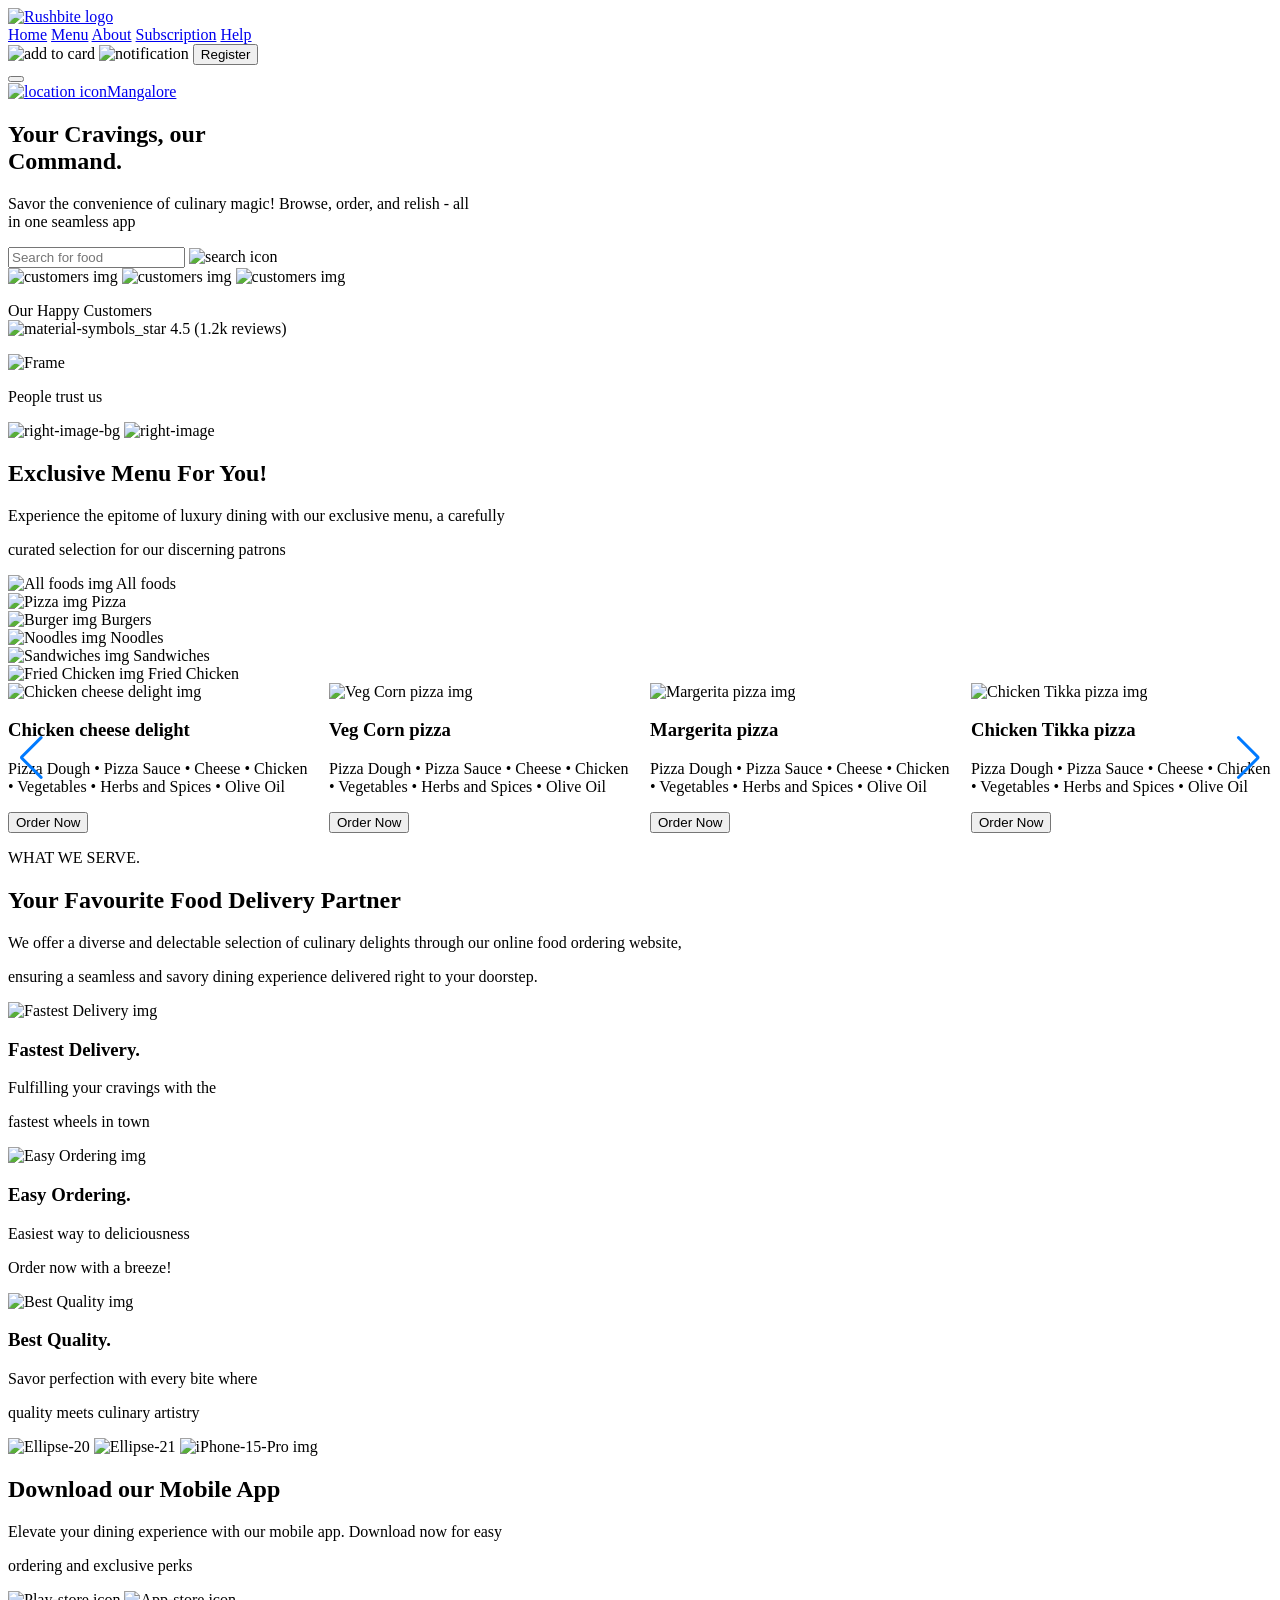
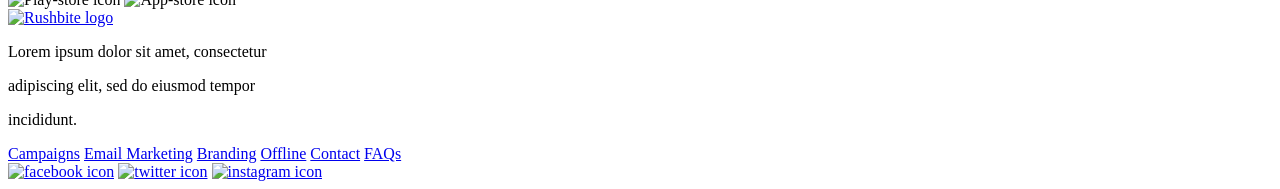
==== index.html @ 9832dca6 "RushBite Landing Page Done Sucessfully" ====
<!DOCTYPE html>
<html lang="en">

<head>
    <meta charset="UTF-8">
    <meta name="viewport" content="width=device-width, initial-scale=1.0">
    <title>RushBite</title>


    <link rel="preconnect" href="https://fonts.googleapis.com">
    <link rel="preconnect" href="https://fonts.gstatic.com" crossorigin>
    <link
        href="https://fonts.googleapis.com/css2?family=DM+Sans:ital,opsz,wght@0,9..40,100..1000;1,9..40,100..1000&family=Inter:ital,opsz,wght@0,14..32,100..900;1,14..32,100..900&family=Quicksand:wght@300..700&family=Roboto+Flex:opsz,wght@8..144,100..1000&display=swap"
        rel="stylesheet">
    
    <link rel="stylesheet" href="./assets/css/style.css">
    
    <link rel="stylesheet" href="https://cdn.jsdelivr.net/npm/swiper@11/swiper-bundle.min.css" />
</head>

<body>
    
<header class="">
    <div class="navbar fixed quicksand d-flax flex-wrap justify-between align-item ">

        <div class="nav-logo">
            <a href="#" target="_blank"><img src="./assets/icons/logo.svg" alt="Rushbite logo" /></a>
        </div>

        <nav class="nav-links d-flax flex-wrap justify-center align-item">
            <a href="#" target="_blank">Home</a>
            <a href="#" target="_blank">Menu</a>
            <a href="#" target="_blank">About</a>
            <a href="#" target="_blank">Subscription</a>
            <a href="#" target="_blank">Help</a>
        </nav>

        <div class="nav-vectors d-flax ">
            <img src="./assets/icons/Vector.svg" alt="add to card" />
            <img src="./assets/icons/mingcute_notification-line.svg" alt="notification" />
            <button>Register</button>
        </div>

        <button class="d-none menu-toggler align-center justify-between ">
            <span></span>
            <span></span>
            <span></span>
        </button>
    </div>
</header>

    <main>
        <section class="benner-wrreper relative">
            <div class="container">

                <div class="hero roboto d-flax">
                    <div class="hero-right ">
                        <a href="#" class="d-flax align-item"><img src="./assets/icons/carbon_location-filled.svg"
                                alt="location icon"><span>Mangalore</span></a>
                        <h1 class="heading">Your Cravings, our <br> <span> Command. </span></h1>
                        <p class="benner-pera">Savor the convenience of culinary magic! Browse, order, and relish - all
                            <br>
                            in one seamless app
                        </p>
                        <form class="search-bar quicksand d-flax relative align-item">
                            <input type="search" placeholder="Search for food">
                            <img class="absolute" src="./assets/icons/iconamoon_search-thin.svg" alt="search icon" />
                        </form>

                        <div class="rating d-flax align-item">
                            <img src="./assets/icons/Ellipse-10.svg" loading="lazy" alt="customers img">
                            <img src="./assets/icons/Ellipse-11.svg" loading="lazy" alt="customers img">
                            <img src="./assets/icons/Ellipse-12.svg" loading="lazy" alt="customers img">
                            <p>Our Happy Customers <br><img src="./assets/icons/material-symbols_star.svg" alt="material-symbols_star"> 4.5
                                (1.2k reviews)</p>
                            <div class="trust-badge quicksand d-flax justify-center align-item absolute">
                                <img src="./assets/icons/Frame.svg" alt="Frame">
                                <p>People trust us</p>
                            </div>
                        </div>
                    </div>

                    <div class="hero-left relative">
                        <img class=" round absolute" src="./assets/images/right-image-bg.webp" loading="lazy" alt="right-image-bg">
                        <img class=" burger absolute" src="./assets/images/right-image.webp" loading="lazy" alt="right-image">
                    </div>
                </div>

            </div>
        </section>

       
        <section>
            <div class="container">

                <div>
                    <div class="exclusive roboto d-flax flex-wrap flex-column justify-center align-item">
                        <h2>Exclusive Menu For You!</h2>
                        <p>Experience the epitome of luxury dining with our exclusive menu, a carefully</p>
                        <p>curated selection for our discerning patrons</p>

                        <div class="foods inter d-flax flex-wrap justify-center align-item">
                            <div class="food-box d-flax flex-wrap justify-center align-item">
                                <img src="./assets/icons/All-foods.svg" loading="lazy" alt="All foods img" />
                                <span>All foods</span>
                            </div>
                            <div class="food-box d-flax flex-wrap justify-center align-item">
                                <img src="./assets/icons/Pizza.svg" loading="lazy" alt="Pizza img" />
                                <span>Pizza</span>
                            </div>
                            <div class="food-box d-flax flex-wrap justify-center align-item">
                                <img src="./assets/icons/Burger.svg" loading="lazy" alt="Burger img" />
                                <span>Burgers</span>
                            </div>
                            <div class="food-box d-flax flex-wrap justify-center align-item">
                                <img src="./assets/icons/Noodles.svg" loading="lazy" alt="Noodles img" />
                                <span>Noodles</span>
                            </div>
                            <div class="food-box d-flax flex-wrap justify-center align-item">
                                <img src="./assets/icons/Sandwiche.svg" loading="lazy" alt="Sandwiches img" />
                                <span>Sandwiches</span>
                            </div>
                            <div class="food-box d-flax flex-wrap justify-center align-item">
                                <img src="./assets/icons/Fried-chicken.svg" loading="lazy" alt="Fried Chicken img" />
                                <span>Fried Chicken</span>
                            </div>
                        </div>
                    </div>

                    <div class="slider inter relative">
                        
                        <div class="swiper mySwiper ">
                            <div class="swiper-wrapper">
                                <div class="swiper-slide ">
                                    <img src="./assets/images/Chicken-cheese.webp" loading="lazy"
                                        alt="Chicken cheese delight img" />
                                    <h3>Chicken cheese delight</h3>
                                    <p>Pizza Dough • Pizza Sauce • Cheese • Chicken • Vegetables • Herbs and Spices •
                                        Olive
                                        Oil
                                    </p>
                                    <button>Order Now</button>
                                </div>

                                <div class="swiper-slide">
                                    <img src="./assets/images/Veg-Corn.webp" loading="lazy" alt="Veg Corn pizza img" />
                                    <h3>Veg Corn pizza</h3>
                                    <p>Pizza Dough • Pizza Sauce • Cheese • Chicken • Vegetables • Herbs and Spices •
                                        Olive
                                        Oil
                                    </p>
                                    <button>Order Now</button>
                                </div>

                                <div class="swiper-slide">
                                    <img src="./assets/images/Margerita.webp" loading="lazy"
                                        alt="Margerita pizza img" />
                                    <h3>Margerita pizza</h3>
                                    <p>Pizza Dough • Pizza Sauce • Cheese • Chicken • Vegetables • Herbs and Spices •
                                        Olive
                                        Oil
                                    </p>
                                    <button>Order Now</button>
                                </div>

                                <div class="swiper-slide">
                                    <img src="./assets/images/Chicken-Tikka.webp" loading="lazy"
                                        alt="Chicken Tikka pizza img" />
                                    <h3>Chicken Tikka pizza</h3>
                                    <p>Pizza Dough • Pizza Sauce • Cheese • Chicken • Vegetables • Herbs and Spices •
                                        Olive
                                        Oil
                                    </p>
                                    <button>Order Now</button>
                                </div>

                                <div class="swiper-slide">
                                    <img src="./assets/images/Veg-Corn.webp" loading="lazy" alt="Veg Corn pizza img" />
                                    <h3>Veg Corn pizza</h3>
                                    <p>Pizza Dough • Pizza Sauce • Cheese • Chicken • Vegetables • Herbs and Spices •
                                        Olive
                                        Oil
                                    </p>
                                    <button>Order Now</button>
                                </div>

                                <div class="swiper-slide">
                                    <img src="./assets/images/Chicken-Tikka.webp" loading="lazy"
                                        alt="Chicken Tikka pizza img" />
                                    <h3>Chicken Tikka pizza</h3>
                                    <p>Pizza Dough • Pizza Sauce • Cheese • Chicken • Vegetables • Herbs and Spices •
                                        Olive
                                        Oil
                                    </p>
                                    <button>Order Now</button>
                                </div>

                                <div class="swiper-slide">
                                    <img src="./assets/images/Veg-Corn.webp" loading="lazy" alt="Veg Corn pizza img" />
                                    <h3>Veg Corn pizza</h3>
                                    <p>Pizza Dough • Pizza Sauce • Cheese • Chicken • Vegetables • Herbs and Spices •
                                        Olive
                                        Oil
                                    </p>
                                    <button>Order Now</button>
                                </div>

                                <div class="swiper-slide">
                                    <img src="./assets/images/Margerita.webp" loading="lazy"
                                        alt="Margerita pizza img" />
                                    <h3>Margerita pizza</h3>
                                    <p>Pizza Dough • Pizza Sauce • Cheese • Chicken • Vegetables • Herbs and Spices •
                                        Olive
                                        Oil
                                    </p>
                                    <button>Order Now</button>
                                </div>

                                <div class="swiper-slide">
                                    <img src="./assets/images/Chicken-cheese.webp" loading="lazy"
                                        alt="Chicken cheese delight img" />
                                    <h3>Chicken cheese delight</h3>
                                    <p>Pizza Dough • Pizza Sauce • Cheese • Chicken • Vegetables • Herbs and Spices •
                                        Olive
                                        Oil
                                    </p>
                                    <button>Order Now</button>
                                </div>

                            </div>

                            <div class="swiper-button-prev absolute"></div>
                            <div class="swiper-button-next absolute"></div>
                        </div>
                    </div>
                </div>
        </section>

      
        <section class="serve">
            <div class="container">

                <div class="serve-wrepper roboto d-flax flex-wrap flex-column justify-center align-item">
                    <p>WHAT WE <span>SERVE.</span></p>
                    <h2>Your Favourite Food Delivery Partner</h2>
                    <p class="serve-pera">We offer a diverse and delectable selection of culinary delights through our
                        online food ordering
                        website,</p>
                    <p class="serve-pera">ensuring a seamless and savory dining experience delivered right to your
                        doorstep.</p>

                    <div class="serve-card d-flax flex-wrap justify-center align-item  ">
                     
                        <div class="card-1 d-flax flex-wrep align-item flex-column">
                            <img src="./assets/images/Fastest-Delivery.webp" loading="lazy"
                                alt="Fastest Delivery img" />
                            <h3>Fastest Delivery.</h3>
                            <p>Fulfilling your cravings with the</p>
                            <p>fastest wheels in town</p>
                        </div>
                 
                        <div class="card-2 d-flax flex-wrap align-item flex-column">
                            <img src="./assets/images/Easy-Ordering.webp" loading="lazy" alt="Easy Ordering img" />
                            <h3>Easy Ordering.</h3>
                            <p>Easiest way to deliciousness</p>
                            <p>Order now with a breeze!</p>
                        </div>
                       
                        <div class="card-2 d-flax flex-wrap  align-item flex-column">
                            <img src="./assets/images/Best-Quality.webp" loading="lazy" alt="Best Quality img" />
                            <h3>Best Quality.</h3>
                            <p>Savor perfection with every bite where</p>
                            <p>quality meets culinary artistry</p>
                        </div>

                    </div>

                </div>

            </div>
        </section>

        <section class="download">
            <div class="container">
                <div class="iphone roboto d-flax flex-wrap justify-center align-item ">
                    
                    <div class="left-phone rounds d-flax justify-center  ">
                        <div class="relative">
                            <img class="round-1 absolute" src="./assets/images/Ellipse-20.webp" loading="lazy" alt="Ellipse-20" />
                            <img class="round-2 absolute" src="./assets/images/Ellipse-21.webp" loading="lazy" alt="Ellipse-21" />
                            <img class="i-phone relative"
                                src="./assets/images/iPhone-15-Pro Black-Titanium-Mockup-Portrait.webp" loading="lazy"
                                alt="iPhone-15-Pro img" />
                        </div>
                    </div>
                   
                    <div class="right-content d-flax flex-wrap flex-column justify-center align-item">
                        <h2>Download our Mobile App</h2>
                        <p>Elevate your dining experience with our mobile app. Download now for easy</p>
                        <p>ordering and exclusive perks</p>
                        <div class="icons d-flax">
                            <img src="./assets/icons/Play-store.svg" loading="lazy" alt="Play-store icon" />
                            <img src="./assets/icons/App-store.svg" loading="lazy" alt="App-store icon" />
                        </div>
                    </div>

                </div>
            </div>
        </section>

    </main>

   
    <footer>
        <div class="footer dm-sans d-flax flex-wrap flex-column justify-center align-item">

            <div class="footer-logo d-flax align-item">
                <a href="#" target="_blank"><img src="./assets/icons/RushBite-1.svg" alt="Rushbite logo" /></a>
                <img src="./assets/icons/emoji_fork_and_knife.svg" alt="">
            </div>

            <div class="footer-pera d-flax flex-wrap flex-column justify-center align-item">
                <p>Lorem ipsum dolor sit amet, consectetur</p>
                <p>adipiscing elit, sed do eiusmod tempor</p>
                <p>incididunt.</p>
            </div>

            <div class="footer-links d-flax justify-center flex-wrap align-item">
                <a href="#" target="_blank">Campaigns</a>
                <a href="#" target="_blank">Email Marketing</a>
                <a href="#" target="_blank">Branding</a>
                <a href="#" target="_blank">Offline</a>
                <a href="#" target="_blank">Contact</a>
                <a href="#" target="_blank">FAQs</a>
            </div>

            <div class="footer-icons d-flax justify-center align-item">
                <a href="#" target="_blank"><img src="./assets/icons/facebook.svg" alt="facebook icon" /></a>
                <a href="#" target="_blank"><img src="./assets/icons/twitter.svg" alt="twitter icon" /></a>
                <a href="#" target="_blank"><img src="./assets/icons/instagram.svg" alt="instagram icon" /></a>
            </div>

        </div>
    </footer>

   
    <script src="https://cdn.jsdelivr.net/npm/swiper@11/swiper-bundle.min.js"></script>

   
    <script>
        var swiper = new Swiper(".mySwiper", {
            slidesPerView: 2,
            spaceBetween: 20,
            loop: true,
            navigation: {
                nextEl: ".swiper-button-next",
                prevEl: ".swiper-button-prev",
            },
            breakpoints: {
                576: {
                    slidesPerView: 2,
                    spaceBetween: 5,
                },
                640: {
                    slidesPerView: 2,
                    spaceBetween: 5,
                },
                768: {
                    slidesPerView: 3,
                    spaceBetween: 10,
                },
                1024: {
                    slidesPerView: 4,
                    spaceBetween: 15,
                },
                1200: {
                    slidesPerView: 4,
                    spaceBetween: 20,
                },
                1400: {
                    slidesPerView: 4,
                    spaceBetween: 20,
                },
            },
        });
    </script>

</body>

</html>
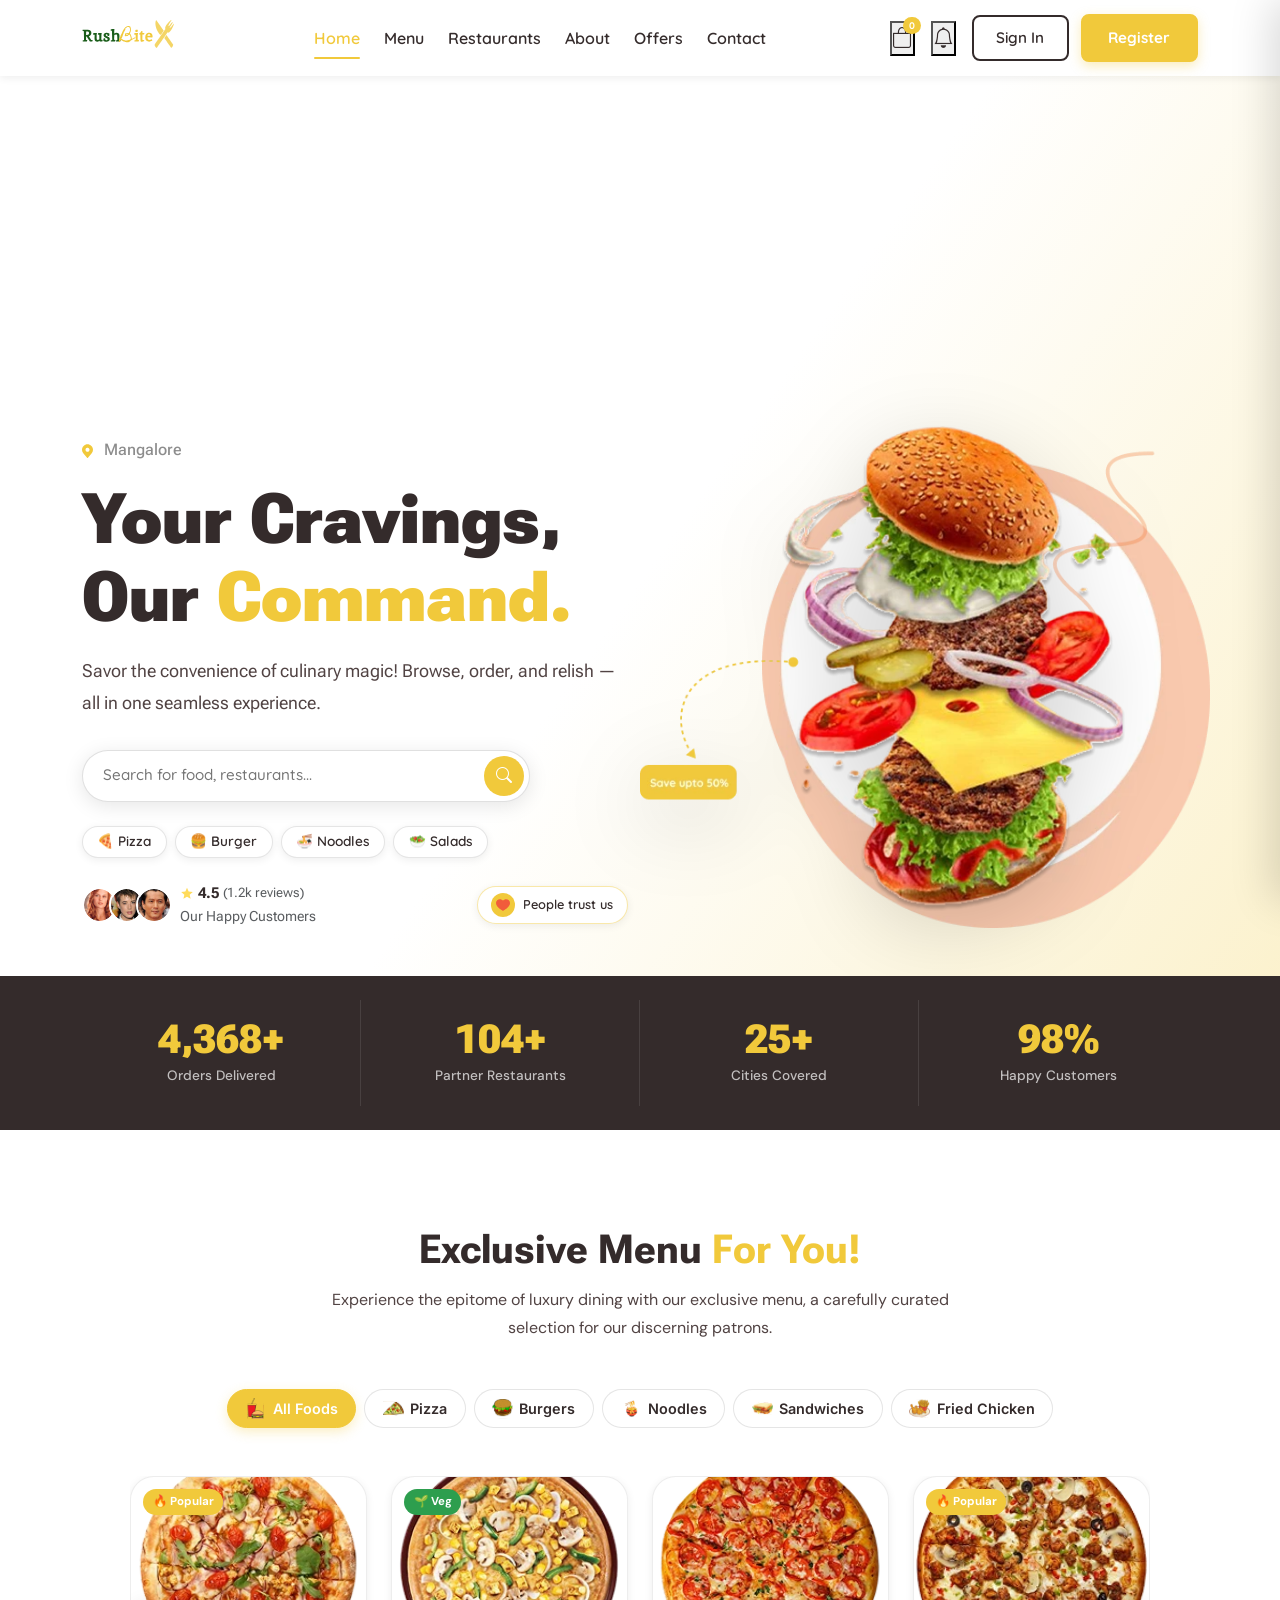
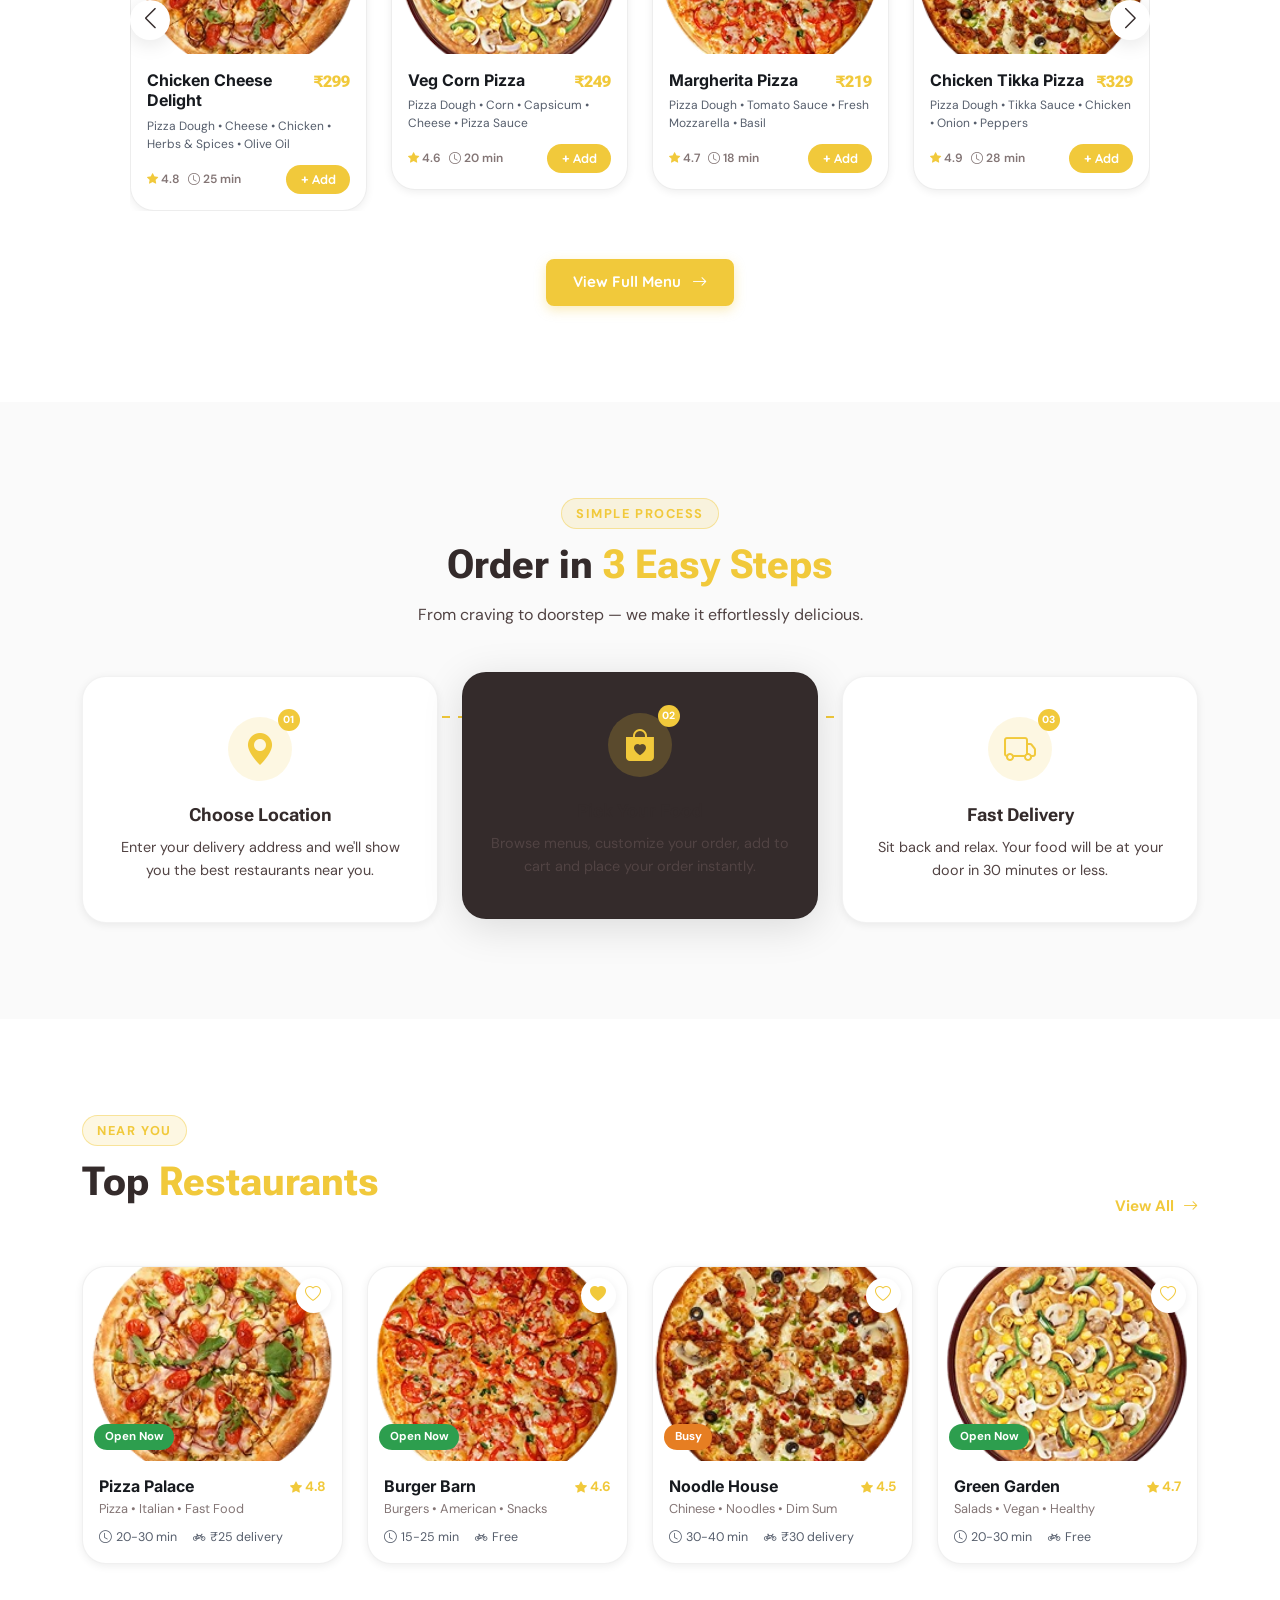
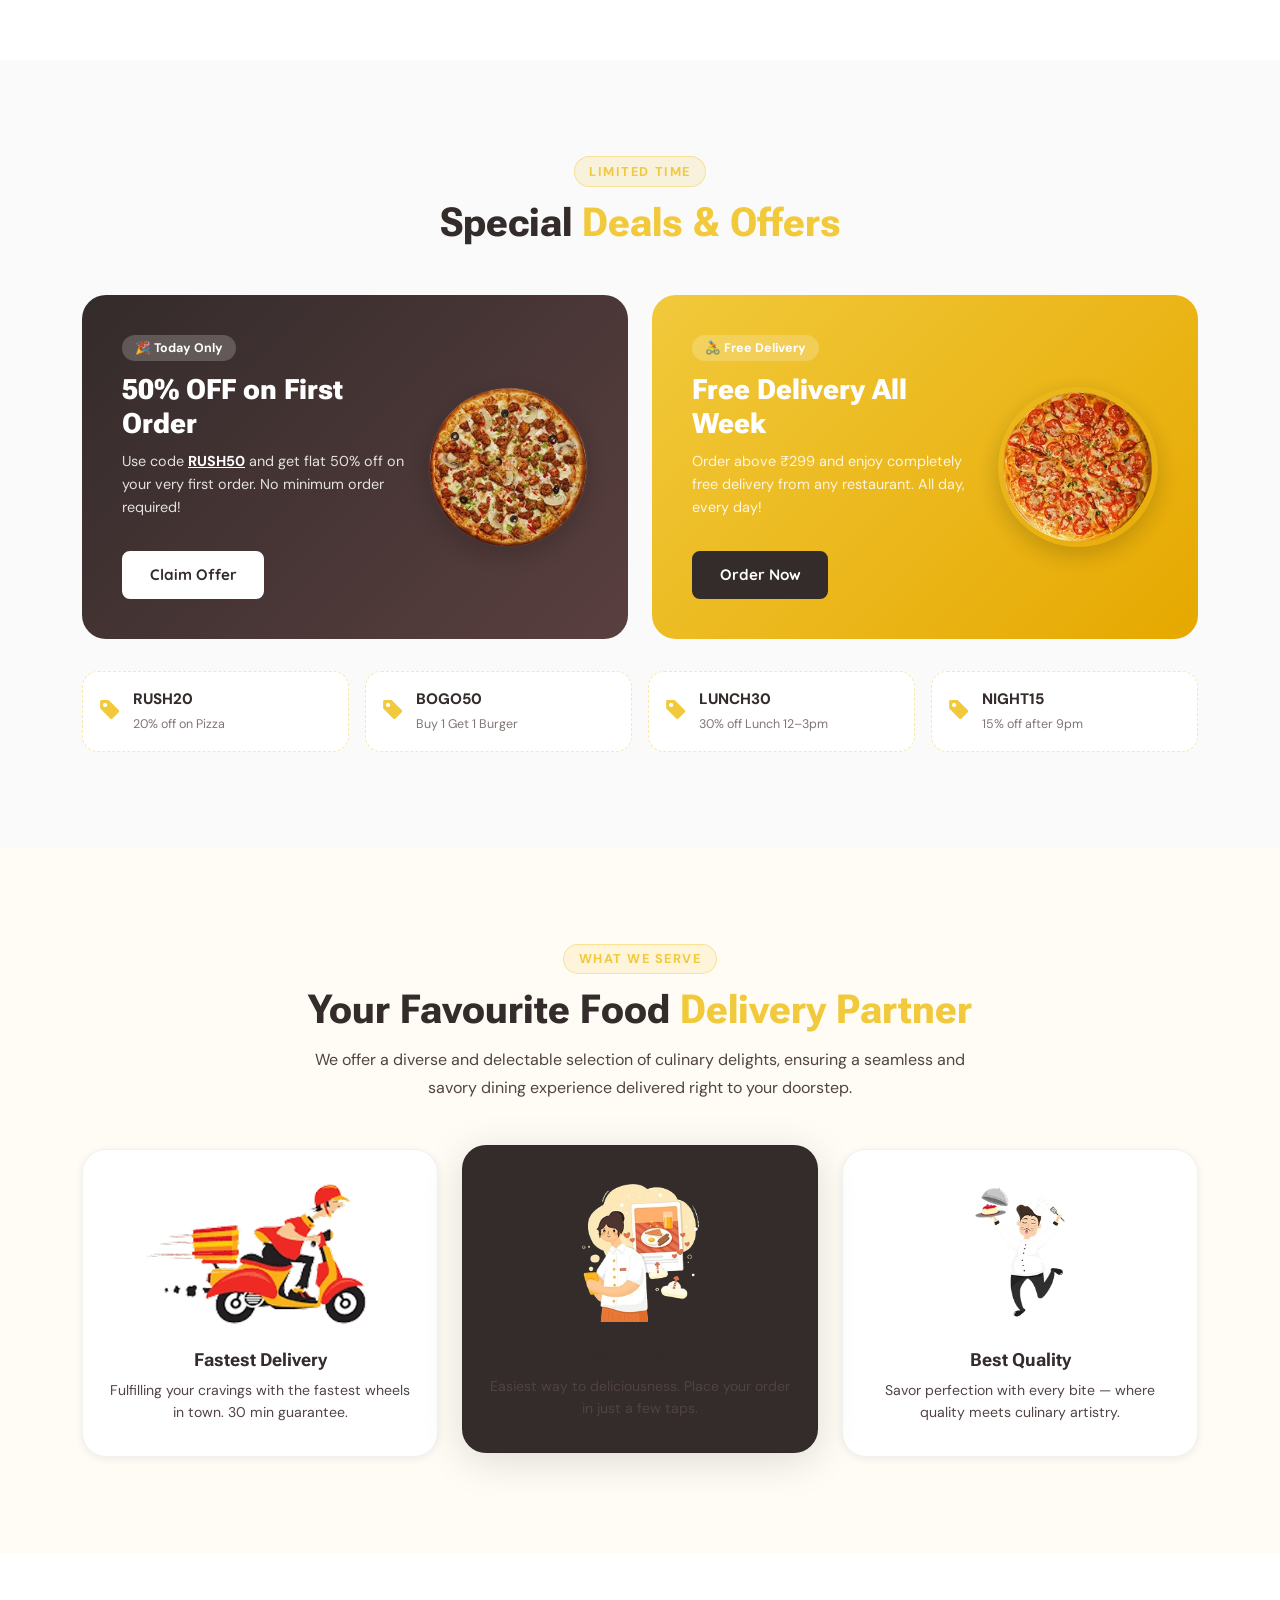
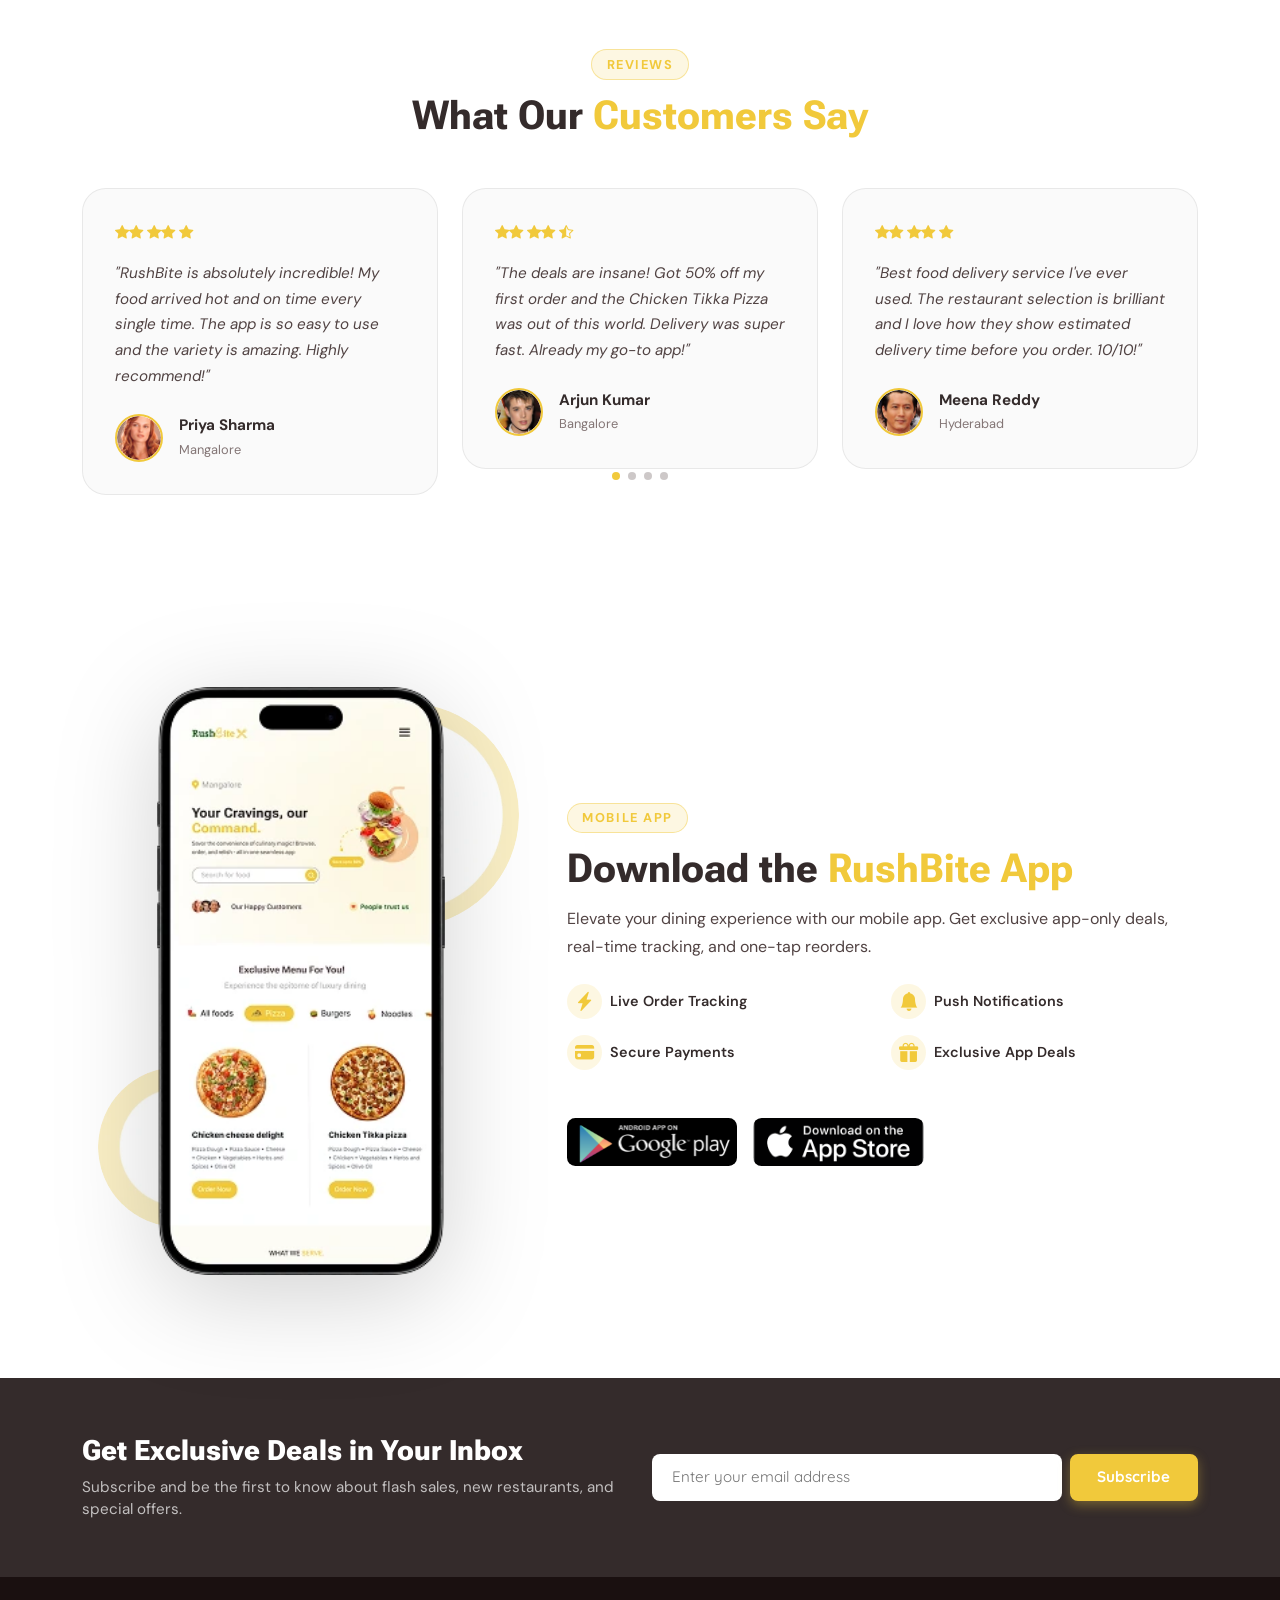
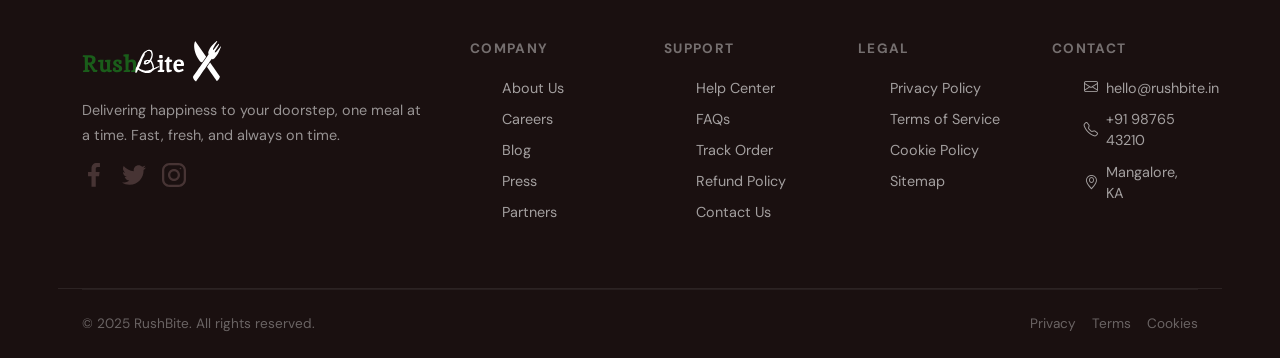
==== commit da40b2ad: "done" ====
--- a/index.html
+++ b/index.html
@@ -4,387 +4,1204 @@
 <head>
     <meta charset="UTF-8">
     <meta name="viewport" content="width=device-width, initial-scale=1.0">
-    <title>RushBite</title>
-
-
+    <title>RushBite — Order Food Fast</title>
+
+    <!-- Fonts -->
     <link rel="preconnect" href="https://fonts.googleapis.com">
     <link rel="preconnect" href="https://fonts.gstatic.com" crossorigin>
-    <link
-        href="https://fonts.googleapis.com/css2?family=DM+Sans:ital,opsz,wght@0,9..40,100..1000;1,9..40,100..1000&family=Inter:ital,opsz,wght@0,14..32,100..900;1,14..32,100..900&family=Quicksand:wght@300..700&family=Roboto+Flex:opsz,wght@8..144,100..1000&display=swap"
-        rel="stylesheet">
-    
+    <link href="https://fonts.googleapis.com/css2?family=DM+Sans:ital,opsz,wght@0,9..40,100..1000;1,9..40,100..1000&family=Inter:ital,opsz,wght@0,14..32,100..900;1,14..32,100..900&family=Quicksand:wght@300..700&family=Roboto+Flex:opsz,wght@8..144,100..1000&display=swap" rel="stylesheet">
+
+    <!-- Bootstrap 5 -->
+    <link href="https://cdn.jsdelivr.net/npm/bootstrap@5.3.3/dist/css/bootstrap.min.css" rel="stylesheet">
+
+    <!-- Bootstrap Icons -->
+    <link rel="stylesheet" href="https://cdn.jsdelivr.net/npm/bootstrap-icons@1.11.3/font/bootstrap-icons.min.css">
+
+    <!-- Swiper -->
+    <link rel="stylesheet" href="https://cdn.jsdelivr.net/npm/swiper@11/swiper-bundle.min.css">
+
+    <!-- Custom CSS -->
     <link rel="stylesheet" href="./assets/css/style.css">
-    
-    <link rel="stylesheet" href="https://cdn.jsdelivr.net/npm/swiper@11/swiper-bundle.min.css" />
 </head>
 
 <body>
-    
-<header class="">
-    <div class="navbar fixed quicksand d-flax flex-wrap justify-between align-item ">
-
-        <div class="nav-logo">
-            <a href="#" target="_blank"><img src="./assets/icons/logo.svg" alt="Rushbite logo" /></a>
-        </div>
-
-        <nav class="nav-links d-flax flex-wrap justify-center align-item">
-            <a href="#" target="_blank">Home</a>
-            <a href="#" target="_blank">Menu</a>
-            <a href="#" target="_blank">About</a>
-            <a href="#" target="_blank">Subscription</a>
-            <a href="#" target="_blank">Help</a>
-        </nav>
-
-        <div class="nav-vectors d-flax ">
-            <img src="./assets/icons/Vector.svg" alt="add to card" />
-            <img src="./assets/icons/mingcute_notification-line.svg" alt="notification" />
-            <button>Register</button>
-        </div>
-
-        <button class="d-none menu-toggler align-center justify-between ">
-            <span></span>
-            <span></span>
-            <span></span>
+
+<!-- ==================== NAVBAR ==================== -->
+<nav class="navbar navbar-expand-lg rb-navbar sticky-top quicksand">
+    <div class="container">
+        <a class="navbar-brand" href="#">
+            <img src="./assets/icons/logo.svg" alt="RushBite" height="36">
+        </a>
+
+        <div class="d-flex align-items-center gap-3 d-lg-none">
+            <button class="nav-icon-btn position-relative" onclick="openCart()">
+                <i class="bi bi-bag"></i>
+                <span class="cart-badge" id="cartBadgeMobile">0</span>
+            </button>
+            <button class="navbar-toggler rb-toggler" type="button" data-bs-toggle="offcanvas" data-bs-target="#mobileMenu">
+                <span></span><span></span><span></span>
+            </button>
+        </div>
+
+        <div class="collapse navbar-collapse justify-content-center" id="navbarNav">
+            <ul class="navbar-nav gap-lg-4">
+                <li class="nav-item"><a class="nav-link active" href="#hero">Home</a></li>
+                <li class="nav-item"><a class="nav-link" href="#menu">Menu</a></li>
+                <li class="nav-item"><a class="nav-link" href="#restaurants">Restaurants</a></li>
+                <li class="nav-item"><a class="nav-link" href="#about">About</a></li>
+                <li class="nav-item"><a class="nav-link" href="#offers">Offers</a></li>
+                <li class="nav-item"><a class="nav-link" href="#contact">Contact</a></li>
+            </ul>
+        </div>
+
+        <div class="d-none d-lg-flex align-items-center gap-3">
+            <button class="nav-icon-btn position-relative" onclick="openCart()" id="cartNavBtn">
+                <i class="bi bi-bag"></i>
+                <span class="cart-badge" id="cartBadgeDesktop">0</span>
+            </button>
+            <button class="nav-icon-btn position-relative" id="bellBtn" onclick="toggleNotifications(event)">
+                <i class="bi bi-bell"></i>
+                <span class="notif-dot" id="notifDot"></span>
+            </button>
+            <!-- Notification Dropdown -->
+            <div class="notif-dropdown" id="notifDropdown">
+                <div class="notif-dropdown-header">
+                    <span>Notifications</span>
+                    <button class="notif-clear" id="notifClearBtn" onclick="clearNotifications()">Clear all</button>
+                </div>
+                <div id="notifList"></div>
+            </div>
+            <div id="navAuthDesktop">
+                <a href="login.html" class="rb-btn-outline">Sign In</a>
+                <a href="signup.html" class="rb-btn ms-2">Register</a>
+            </div>
+            <div id="navUserDesktop" class="d-none align-items-center gap-2">
+                <span class="user-greeting" id="userGreeting"></span>
+                <button class="rb-btn-outline" onclick="logout()">Logout</button>
+            </div>
+        </div>
+    </div>
+</nav>
+
+<!-- Mobile Offcanvas -->
+<div class="offcanvas offcanvas-end rb-offcanvas" id="mobileMenu">
+    <div class="offcanvas-header">
+        <img src="./assets/icons/logo.svg" alt="RushBite" height="32">
+        <button type="button" class="btn-close" data-bs-dismiss="offcanvas"></button>
+    </div>
+    <div class="offcanvas-body">
+        <ul class="nav flex-column gap-2 mb-4">
+            <li><a href="#hero" class="offcanvas-link" data-bs-dismiss="offcanvas">Home</a></li>
+            <li><a href="#menu" class="offcanvas-link" data-bs-dismiss="offcanvas">Menu</a></li>
+            <li><a href="#restaurants" class="offcanvas-link" data-bs-dismiss="offcanvas">Restaurants</a></li>
+            <li><a href="#about" class="offcanvas-link" data-bs-dismiss="offcanvas">About</a></li>
+            <li><a href="#offers" class="offcanvas-link" data-bs-dismiss="offcanvas">Offers</a></li>
+            <li><a href="#contact" class="offcanvas-link" data-bs-dismiss="offcanvas">Contact</a></li>
+        </ul>
+        <div id="navAuthMobile" class="d-flex flex-column gap-2">
+            <a href="login.html" class="rb-btn-outline text-center">Sign In</a>
+            <a href="signup.html" class="rb-btn text-center">Register</a>
+        </div>
+        <div id="navUserMobile" class="d-none flex-column gap-2">
+            <span class="user-greeting" id="userGreetingMobile"></span>
+            <button class="rb-btn-outline" onclick="logout()">Logout</button>
+        </div>
+    </div>
+</div>
+
+<!-- ==================== HERO ==================== -->
+<section class="hero-section" id="hero">
+    <div class="container">
+        <div class="row align-items-end min-vh-hero">
+            <div class="col-lg-6 col-md-7 hero-content roboto">
+                <a href="#" class="location-tag">
+                    <img src="./assets/icons/carbon_location-filled.svg" alt="location">
+                    <span>Mangalore</span>
+                </a>
+                <h1 class="hero-heading">Your Cravings, <br>Our <span>Command.</span></h1>
+                <p class="hero-para">Savor the convenience of culinary magic! Browse, order, and relish — all in one seamless experience.</p>
+
+                <form class="hero-search quicksand" onsubmit="return false;">
+                    <input type="search" placeholder="Search for food, restaurants...">
+                    <button type="submit"><i class="bi bi-search"></i></button>
+                </form>
+
+                <div class="hero-pills d-flex flex-wrap gap-2 mb-4">
+                    <span class="pill">🍕 Pizza</span>
+                    <span class="pill">🍔 Burger</span>
+                    <span class="pill">🍜 Noodles</span>
+                    <span class="pill">🥗 Salads</span>
+                </div>
+
+                <div class="hero-rating d-flex align-items-center gap-2">
+                    <div class="avatar-stack d-flex">
+                        <img src="./assets/icons/Ellipse-10.svg" alt="customer">
+                        <img src="./assets/icons/Ellipse-11.svg" alt="customer">
+                        <img src="./assets/icons/Ellipse-12.svg" alt="customer">
+                    </div>
+                    <div>
+                        <div class="stars d-flex align-items-center gap-1">
+                            <img src="./assets/icons/material-symbols_star.svg" alt="star">
+                            <strong>4.5</strong>
+                            <span class="text-muted">(1.2k reviews)</span>
+                        </div>
+                        <small class="text-muted">Our Happy Customers</small>
+                    </div>
+                    <div class="trust-pill ms-auto d-flex align-items-center gap-2">
+                        <img src="./assets/icons/Frame.svg" alt="trust">
+                        <span>People trust us</span>
+                    </div>
+                </div>
+            </div>
+
+            <div class="col-lg-6 col-md-5 hero-image-wrap d-none d-md-flex">
+                <img class="hero-bg-circle" src="./assets/images/right-image-bg.webp" loading="lazy" alt="">
+                <img class="hero-burger" src="./assets/images/right-image.webp" loading="lazy" alt="food">
+            </div>
+        </div>
+    </div>
+</section>
+
+<!-- ==================== STATS BAR ==================== -->
+<section class="stats-bar">
+    <div class="container">
+        <div class="row g-0 stats-inner">
+            <div class="col-6 col-md-3 stat-item">
+                <h3 class="stat-num" data-target="5000">0+</h3>
+                <p>Orders Delivered</p>
+            </div>
+            <div class="col-6 col-md-3 stat-item">
+                <h3 class="stat-num" data-target="120">0+</h3>
+                <p>Partner Restaurants</p>
+            </div>
+            <div class="col-6 col-md-3 stat-item">
+                <h3 class="stat-num" data-target="25">0+</h3>
+                <p>Cities Covered</p>
+            </div>
+            <div class="col-6 col-md-3 stat-item">
+                <h3 class="stat-num" data-target="98">0%</h3>
+                <p>Happy Customers</p>
+            </div>
+        </div>
+    </div>
+</section>
+
+<!-- ==================== EXCLUSIVE MENU ==================== -->
+<section class="menu-section py-section" id="menu">
+    <div class="container">
+        <div class="section-head text-center mb-5 roboto">
+            <h2>Exclusive Menu <span>For You!</span></h2>
+            <p>Experience the epitome of luxury dining with our exclusive menu, a carefully curated selection for our discerning patrons.</p>
+        </div>
+
+        <!-- Category Filter -->
+        <div class="category-tabs d-flex flex-wrap justify-content-center gap-2 mb-5 inter">
+            <button class="cat-btn active" data-cat="all">
+                <img src="./assets/icons/All-foods.svg" alt=""> All Foods
+            </button>
+            <button class="cat-btn" data-cat="pizza">
+                <img src="./assets/icons/Pizza.svg" alt=""> Pizza
+            </button>
+            <button class="cat-btn" data-cat="burger">
+                <img src="./assets/icons/Burger.svg" alt=""> Burgers
+            </button>
+            <button class="cat-btn" data-cat="noodles">
+                <img src="./assets/icons/Noodles.svg" alt=""> Noodles
+            </button>
+            <button class="cat-btn" data-cat="sandwich">
+                <img src="./assets/icons/Sandwiche.svg" alt=""> Sandwiches
+            </button>
+            <button class="cat-btn" data-cat="chicken">
+                <img src="./assets/icons/Fried-chicken.svg" alt=""> Fried Chicken
+            </button>
+        </div>
+
+        <!-- Swiper Slider -->
+        <div class="slider-wrap position-relative">
+            <div class="swiper menuSwiper">
+                <div class="swiper-wrapper">
+                    <div class="swiper-slide menu-card" data-cat="pizza">
+                        <div class="menu-card-inner">
+                            <div class="menu-img-wrap">
+                                <img src="./assets/images/Chicken-cheese.webp" loading="lazy" alt="Chicken Cheese Delight">
+                                <span class="menu-badge">🔥 Popular</span>
+                            </div>
+                            <div class="menu-card-body">
+                                <div class="d-flex justify-content-between align-items-start">
+                                    <h3>Chicken Cheese Delight</h3>
+                                    <span class="menu-price">₹299</span>
+                                </div>
+                                <p>Pizza Dough • Cheese • Chicken • Herbs & Spices • Olive Oil</p>
+                                <div class="menu-card-footer">
+                                    <span class="menu-rating"><i class="bi bi-star-fill"></i> 4.8</span>
+                                    <span class="menu-time"><i class="bi bi-clock"></i> 25 min</span>
+                                    <button class="add-btn" data-id="1" data-name="Chicken Cheese Delight" data-price="299" data-img="./assets/images/Chicken-cheese.webp">+ Add</button>
+                                </div>
+                            </div>
+                        </div>
+                    </div>
+
+                    <div class="swiper-slide menu-card" data-cat="pizza">
+                        <div class="menu-card-inner">
+                            <div class="menu-img-wrap">
+                                <img src="./assets/images/Veg-Corn.webp" loading="lazy" alt="Veg Corn Pizza">
+                                <span class="menu-badge veg">🌱 Veg</span>
+                            </div>
+                            <div class="menu-card-body">
+                                <div class="d-flex justify-content-between align-items-start">
+                                    <h3>Veg Corn Pizza</h3>
+                                    <span class="menu-price">₹249</span>
+                                </div>
+                                <p>Pizza Dough • Corn • Capsicum • Cheese • Pizza Sauce</p>
+                                <div class="menu-card-footer">
+                                    <span class="menu-rating"><i class="bi bi-star-fill"></i> 4.6</span>
+                                    <span class="menu-time"><i class="bi bi-clock"></i> 20 min</span>
+                                    <button class="add-btn" data-id="2" data-name="Veg Corn Pizza" data-price="249" data-img="./assets/images/Veg-Corn.webp">+ Add</button>
+                                </div>
+                            </div>
+                        </div>
+                    </div>
+
+                    <div class="swiper-slide menu-card" data-cat="pizza">
+                        <div class="menu-card-inner">
+                            <div class="menu-img-wrap">
+                                <img src="./assets/images/Margerita.webp" loading="lazy" alt="Margherita Pizza">
+                            </div>
+                            <div class="menu-card-body">
+                                <div class="d-flex justify-content-between align-items-start">
+                                    <h3>Margherita Pizza</h3>
+                                    <span class="menu-price">₹219</span>
+                                </div>
+                                <p>Pizza Dough • Tomato Sauce • Fresh Mozzarella • Basil</p>
+                                <div class="menu-card-footer">
+                                    <span class="menu-rating"><i class="bi bi-star-fill"></i> 4.7</span>
+                                    <span class="menu-time"><i class="bi bi-clock"></i> 18 min</span>
+                                    <button class="add-btn" data-id="3" data-name="Margherita Pizza" data-price="219" data-img="./assets/images/Margerita.webp">+ Add</button>
+                                </div>
+                            </div>
+                        </div>
+                    </div>
+
+                    <div class="swiper-slide menu-card" data-cat="pizza">
+                        <div class="menu-card-inner">
+                            <div class="menu-img-wrap">
+                                <img src="./assets/images/Chicken-Tikka.webp" loading="lazy" alt="Chicken Tikka Pizza">
+                                <span class="menu-badge">🔥 Popular</span>
+                            </div>
+                            <div class="menu-card-body">
+                                <div class="d-flex justify-content-between align-items-start">
+                                    <h3>Chicken Tikka Pizza</h3>
+                                    <span class="menu-price">₹329</span>
+                                </div>
+                                <p>Pizza Dough • Tikka Sauce • Chicken • Onion • Peppers</p>
+                                <div class="menu-card-footer">
+                                    <span class="menu-rating"><i class="bi bi-star-fill"></i> 4.9</span>
+                                    <span class="menu-time"><i class="bi bi-clock"></i> 28 min</span>
+                                    <button class="add-btn" data-id="4" data-name="Chicken Tikka Pizza" data-price="329" data-img="./assets/images/Chicken-Tikka.webp">+ Add</button>
+                                </div>
+                            </div>
+                        </div>
+                    </div>
+
+                    <div class="swiper-slide menu-card" data-cat="burger">
+                        <div class="menu-card-inner">
+                            <div class="menu-img-wrap">
+                                <img src="./assets/images/Chicken-cheese.webp" loading="lazy" alt="Crispy Chicken Burger">
+                                <span class="menu-badge">⚡ Fast</span>
+                            </div>
+                            <div class="menu-card-body">
+                                <div class="d-flex justify-content-between align-items-start">
+                                    <h3>Crispy Chicken Burger</h3>
+                                    <span class="menu-price">₹199</span>
+                                </div>
+                                <p>Brioche Bun • Crispy Chicken • Lettuce • Special Sauce</p>
+                                <div class="menu-card-footer">
+                                    <span class="menu-rating"><i class="bi bi-star-fill"></i> 4.7</span>
+                                    <span class="menu-time"><i class="bi bi-clock"></i> 15 min</span>
+                                    <button class="add-btn" data-id="5" data-name="Crispy Chicken Burger" data-price="199" data-img="./assets/images/Chicken-cheese.webp">+ Add</button>
+                                </div>
+                            </div>
+                        </div>
+                    </div>
+
+                    <div class="swiper-slide menu-card" data-cat="noodles">
+                        <div class="menu-card-inner">
+                            <div class="menu-img-wrap">
+                                <img src="./assets/images/Veg-Corn.webp" loading="lazy" alt="Hakka Noodles">
+                                <span class="menu-badge veg">🌱 Veg</span>
+                            </div>
+                            <div class="menu-card-body">
+                                <div class="d-flex justify-content-between align-items-start">
+                                    <h3>Veg Hakka Noodles</h3>
+                                    <span class="menu-price">₹179</span>
+                                </div>
+                                <p>Noodles • Mixed Veggies • Soy Sauce • Spring Onion</p>
+                                <div class="menu-card-footer">
+                                    <span class="menu-rating"><i class="bi bi-star-fill"></i> 4.5</span>
+                                    <span class="menu-time"><i class="bi bi-clock"></i> 20 min</span>
+                                    <button class="add-btn" data-id="6" data-name="Veg Hakka Noodles" data-price="179" data-img="./assets/images/Veg-Corn.webp">+ Add</button>
+                                </div>
+                            </div>
+                        </div>
+                    </div>
+                </div>
+                <div class="swiper-button-prev"></div>
+                <div class="swiper-button-next"></div>
+            </div>
+        </div>
+
+        <div class="text-center mt-5">
+            <a href="#" class="rb-btn">View Full Menu <i class="bi bi-arrow-right ms-1"></i></a>
+        </div>
+    </div>
+</section>
+
+<!-- ==================== HOW IT WORKS ==================== -->
+<section class="how-section py-section" id="about">
+    <div class="container">
+        <div class="section-head text-center mb-5 roboto">
+            <span class="section-tag">Simple Process</span>
+            <h2>Order in <span>3 Easy Steps</span></h2>
+            <p>From craving to doorstep — we make it effortlessly delicious.</p>
+        </div>
+        <div class="row g-4 justify-content-center">
+            <div class="col-12 col-md-4">
+                <div class="how-card text-center">
+                    <div class="how-icon">
+                        <i class="bi bi-geo-alt-fill"></i>
+                        <span class="step-num">01</span>
+                    </div>
+                    <h4>Choose Location</h4>
+                    <p>Enter your delivery address and we'll show you the best restaurants near you.</p>
+                </div>
+            </div>
+            <div class="col-12 col-md-4">
+                <div class="how-card text-center how-card-active">
+                    <div class="how-icon">
+                        <i class="bi bi-bag-heart-fill"></i>
+                        <span class="step-num">02</span>
+                    </div>
+                    <h4>Pick Your Food</h4>
+                    <p>Browse menus, customize your order, add to cart and place your order instantly.</p>
+                </div>
+            </div>
+            <div class="col-12 col-md-4">
+                <div class="how-card text-center">
+                    <div class="how-icon">
+                        <i class="bi bi-truck"></i>
+                        <span class="step-num">03</span>
+                    </div>
+                    <h4>Fast Delivery</h4>
+                    <p>Sit back and relax. Your food will be at your door in 30 minutes or less.</p>
+                </div>
+            </div>
+        </div>
+    </div>
+</section>
+
+<!-- ==================== TOP RESTAURANTS ==================== -->
+<section class="restaurants-section py-section" id="restaurants">
+    <div class="container">
+        <div class="d-flex flex-wrap justify-content-between align-items-end mb-5 roboto">
+            <div class="section-head mb-0">
+                <span class="section-tag">Near You</span>
+                <h2>Top <span>Restaurants</span></h2>
+            </div>
+            <a href="#" class="rb-link d-none d-md-inline-flex">View All <i class="bi bi-arrow-right ms-1"></i></a>
+        </div>
+        <div class="row g-4">
+            <div class="col-12 col-sm-6 col-lg-3">
+                <div class="resto-card">
+                    <div class="resto-img">
+                        <img src="./assets/images/Chicken-cheese.webp" loading="lazy" alt="Pizza Palace">
+                        <span class="resto-badge open">Open Now</span>
+                        <button class="fav-btn"><i class="bi bi-heart"></i></button>
+                    </div>
+                    <div class="resto-body">
+                        <div class="d-flex justify-content-between align-items-start">
+                            <h4>Pizza Palace</h4>
+                            <span class="resto-rating"><i class="bi bi-star-fill"></i> 4.8</span>
+                        </div>
+                        <p class="resto-cuisine">Pizza • Italian • Fast Food</p>
+                        <div class="resto-meta">
+                            <span><i class="bi bi-clock"></i> 20-30 min</span>
+                            <span><i class="bi bi-bicycle"></i> ₹25 delivery</span>
+                        </div>
+                    </div>
+                </div>
+            </div>
+            <div class="col-12 col-sm-6 col-lg-3">
+                <div class="resto-card">
+                    <div class="resto-img">
+                        <img src="./assets/images/Margerita.webp" loading="lazy" alt="Burger Barn">
+                        <span class="resto-badge open">Open Now</span>
+                        <button class="fav-btn"><i class="bi bi-heart-fill"></i></button>
+                    </div>
+                    <div class="resto-body">
+                        <div class="d-flex justify-content-between align-items-start">
+                            <h4>Burger Barn</h4>
+                            <span class="resto-rating"><i class="bi bi-star-fill"></i> 4.6</span>
+                        </div>
+                        <p class="resto-cuisine">Burgers • American • Snacks</p>
+                        <div class="resto-meta">
+                            <span><i class="bi bi-clock"></i> 15-25 min</span>
+                            <span><i class="bi bi-bicycle"></i> Free</span>
+                        </div>
+                    </div>
+                </div>
+            </div>
+            <div class="col-12 col-sm-6 col-lg-3">
+                <div class="resto-card">
+                    <div class="resto-img">
+                        <img src="./assets/images/Chicken-Tikka.webp" loading="lazy" alt="Noodle House">
+                        <span class="resto-badge busy">Busy</span>
+                        <button class="fav-btn"><i class="bi bi-heart"></i></button>
+                    </div>
+                    <div class="resto-body">
+                        <div class="d-flex justify-content-between align-items-start">
+                            <h4>Noodle House</h4>
+                            <span class="resto-rating"><i class="bi bi-star-fill"></i> 4.5</span>
+                        </div>
+                        <p class="resto-cuisine">Chinese • Noodles • Dim Sum</p>
+                        <div class="resto-meta">
+                            <span><i class="bi bi-clock"></i> 30-40 min</span>
+                            <span><i class="bi bi-bicycle"></i> ₹30 delivery</span>
+                        </div>
+                    </div>
+                </div>
+            </div>
+            <div class="col-12 col-sm-6 col-lg-3">
+                <div class="resto-card">
+                    <div class="resto-img">
+                        <img src="./assets/images/Veg-Corn.webp" loading="lazy" alt="Green Garden">
+                        <span class="resto-badge open">Open Now</span>
+                        <button class="fav-btn"><i class="bi bi-heart"></i></button>
+                    </div>
+                    <div class="resto-body">
+                        <div class="d-flex justify-content-between align-items-start">
+                            <h4>Green Garden</h4>
+                            <span class="resto-rating"><i class="bi bi-star-fill"></i> 4.7</span>
+                        </div>
+                        <p class="resto-cuisine">Salads • Vegan • Healthy</p>
+                        <div class="resto-meta">
+                            <span><i class="bi bi-clock"></i> 20-30 min</span>
+                            <span><i class="bi bi-bicycle"></i> Free</span>
+                        </div>
+                    </div>
+                </div>
+            </div>
+        </div>
+        <div class="text-center mt-4 d-md-none">
+            <a href="#" class="rb-link">View All Restaurants <i class="bi bi-arrow-right ms-1"></i></a>
+        </div>
+    </div>
+</section>
+
+<!-- ==================== SPECIAL OFFERS ==================== -->
+<section class="offers-section py-section" id="offers">
+    <div class="container">
+        <div class="section-head text-center mb-5 roboto">
+            <span class="section-tag">Limited Time</span>
+            <h2>Special <span>Deals & Offers</span></h2>
+        </div>
+        <div class="row g-4">
+            <div class="col-12 col-md-6">
+                <div class="offer-card offer-card-1">
+                    <div class="offer-content">
+                        <span class="offer-tag">🎉 Today Only</span>
+                        <h3>50% OFF on First Order</h3>
+                        <p>Use code <strong>RUSH50</strong> and get flat 50% off on your very first order. No minimum order required!</p>
+                        <a href="#" class="rb-btn mt-3">Claim Offer</a>
+                    </div>
+                    <img src="./assets/images/Chicken-Tikka.webp" loading="lazy" alt="offer" class="offer-img">
+                </div>
+            </div>
+            <div class="col-12 col-md-6">
+                <div class="offer-card offer-card-2">
+                    <div class="offer-content">
+                        <span class="offer-tag">🚴 Free Delivery</span>
+                        <h3>Free Delivery All Week</h3>
+                        <p>Order above ₹299 and enjoy completely free delivery from any restaurant. All day, every day!</p>
+                        <a href="#" class="rb-btn rb-btn-dark mt-3">Order Now</a>
+                    </div>
+                    <img src="./assets/images/Margerita.webp" loading="lazy" alt="offer" class="offer-img">
+                </div>
+            </div>
+        </div>
+
+        <!-- Promo Strip -->
+        <div class="promo-strip row g-3 mt-3">
+            <div class="col-6 col-md-3">
+                <div class="promo-item">
+                    <i class="bi bi-tag-fill"></i>
+                    <div>
+                        <strong>RUSH20</strong>
+                        <small>20% off on Pizza</small>
+                    </div>
+                </div>
+            </div>
+            <div class="col-6 col-md-3">
+                <div class="promo-item">
+                    <i class="bi bi-tag-fill"></i>
+                    <div>
+                        <strong>BOGO50</strong>
+                        <small>Buy 1 Get 1 Burger</small>
+                    </div>
+                </div>
+            </div>
+            <div class="col-6 col-md-3">
+                <div class="promo-item">
+                    <i class="bi bi-tag-fill"></i>
+                    <div>
+                        <strong>LUNCH30</strong>
+                        <small>30% off Lunch 12–3pm</small>
+                    </div>
+                </div>
+            </div>
+            <div class="col-6 col-md-3">
+                <div class="promo-item">
+                    <i class="bi bi-tag-fill"></i>
+                    <div>
+                        <strong>NIGHT15</strong>
+                        <small>15% off after 9pm</small>
+                    </div>
+                </div>
+            </div>
+        </div>
+    </div>
+</section>
+
+<!-- ==================== WHAT WE SERVE ==================== -->
+<section class="serve-section py-section">
+    <div class="container">
+        <div class="section-head text-center mb-5 roboto">
+            <span class="section-tag">What We Serve</span>
+            <h2>Your Favourite Food <span>Delivery Partner</span></h2>
+            <p>We offer a diverse and delectable selection of culinary delights, ensuring a seamless and savory dining experience delivered right to your doorstep.</p>
+        </div>
+        <div class="row g-4 justify-content-center">
+            <div class="col-12 col-sm-4 col-md-4">
+                <div class="serve-card-item text-center">
+                    <img src="./assets/images/Fastest-Delivery.webp" loading="lazy" alt="Fastest Delivery">
+                    <h4>Fastest Delivery</h4>
+                    <p>Fulfilling your cravings with the fastest wheels in town. 30 min guarantee.</p>
+                </div>
+            </div>
+            <div class="col-12 col-sm-4 col-md-4">
+                <div class="serve-card-item text-center serve-card-highlight">
+                    <img src="./assets/images/Easy-Ordering.webp" loading="lazy" alt="Easy Ordering">
+                    <h4>Easy Ordering</h4>
+                    <p>Easiest way to deliciousness. Place your order in just a few taps.</p>
+                </div>
+            </div>
+            <div class="col-12 col-sm-4 col-md-4">
+                <div class="serve-card-item text-center">
+                    <img src="./assets/images/Best-Quality.webp" loading="lazy" alt="Best Quality">
+                    <h4>Best Quality</h4>
+                    <p>Savor perfection with every bite — where quality meets culinary artistry.</p>
+                </div>
+            </div>
+        </div>
+    </div>
+</section>
+
+<!-- ==================== TESTIMONIALS ==================== -->
+<section class="testimonials-section py-section">
+    <div class="container">
+        <div class="section-head text-center mb-5 roboto">
+            <span class="section-tag">Reviews</span>
+            <h2>What Our <span>Customers Say</span></h2>
+        </div>
+        <div class="swiper testimonialsSwiper">
+            <div class="swiper-wrapper">
+                <div class="swiper-slide">
+                    <div class="testi-card">
+                        <div class="testi-stars mb-3">
+                            <i class="bi bi-star-fill"></i><i class="bi bi-star-fill"></i>
+                            <i class="bi bi-star-fill"></i><i class="bi bi-star-fill"></i>
+                            <i class="bi bi-star-fill"></i>
+                        </div>
+                        <p>"RushBite is absolutely incredible! My food arrived hot and on time every single time. The app is so easy to use and the variety is amazing. Highly recommend!"</p>
+                        <div class="testi-author d-flex align-items-center gap-3 mt-4">
+                            <img src="./assets/icons/Ellipse-10.svg" alt="Priya S.">
+                            <div>
+                                <strong>Priya Sharma</strong>
+                                <small>Mangalore</small>
+                            </div>
+                        </div>
+                    </div>
+                </div>
+                <div class="swiper-slide">
+                    <div class="testi-card">
+                        <div class="testi-stars mb-3">
+                            <i class="bi bi-star-fill"></i><i class="bi bi-star-fill"></i>
+                            <i class="bi bi-star-fill"></i><i class="bi bi-star-fill"></i>
+                            <i class="bi bi-star-half"></i>
+                        </div>
+                        <p>"The deals are insane! Got 50% off my first order and the Chicken Tikka Pizza was out of this world. Delivery was super fast. Already my go-to app!"</p>
+                        <div class="testi-author d-flex align-items-center gap-3 mt-4">
+                            <img src="./assets/icons/Ellipse-11.svg" alt="Arjun K.">
+                            <div>
+                                <strong>Arjun Kumar</strong>
+                                <small>Bangalore</small>
+                            </div>
+                        </div>
+                    </div>
+                </div>
+                <div class="swiper-slide">
+                    <div class="testi-card">
+                        <div class="testi-stars mb-3">
+                            <i class="bi bi-star-fill"></i><i class="bi bi-star-fill"></i>
+                            <i class="bi bi-star-fill"></i><i class="bi bi-star-fill"></i>
+                            <i class="bi bi-star-fill"></i>
+                        </div>
+                        <p>"Best food delivery service I've ever used. The restaurant selection is brilliant and I love how they show estimated delivery time before you order. 10/10!"</p>
+                        <div class="testi-author d-flex align-items-center gap-3 mt-4">
+                            <img src="./assets/icons/Ellipse-12.svg" alt="Meena R.">
+                            <div>
+                                <strong>Meena Reddy</strong>
+                                <small>Hyderabad</small>
+                            </div>
+                        </div>
+                    </div>
+                </div>
+                <div class="swiper-slide">
+                    <div class="testi-card">
+                        <div class="testi-stars mb-3">
+                            <i class="bi bi-star-fill"></i><i class="bi bi-star-fill"></i>
+                            <i class="bi bi-star-fill"></i><i class="bi bi-star-fill"></i>
+                            <i class="bi bi-star-fill"></i>
+                        </div>
+                        <p>"I use RushBite every week for office lunch orders. The group ordering feature and live tracking make it perfect for teams. Customer support is also top-notch!"</p>
+                        <div class="testi-author d-flex align-items-center gap-3 mt-4">
+                            <img src="./assets/icons/Ellipse-10.svg" alt="Rahul M.">
+                            <div>
+                                <strong>Rahul Mehta</strong>
+                                <small>Mumbai</small>
+                            </div>
+                        </div>
+                    </div>
+                </div>
+            </div>
+            <div class="swiper-pagination"></div>
+        </div>
+    </div>
+</section>
+
+<!-- ==================== DOWNLOAD APP ==================== -->
+<section class="download-section py-section">
+    <div class="container">
+        <div class="row align-items-center g-5">
+            <div class="col-12 col-md-5 text-center">
+                <div class="phone-mockup-wrap position-relative">
+                    <img class="phone-glow phone-glow-1" src="./assets/images/Ellipse-20.webp" loading="lazy" alt="">
+                    <img class="phone-glow phone-glow-2" src="./assets/images/Ellipse-21.webp" loading="lazy" alt="">
+                    <img class="phone-mockup" src="./assets/images/iPhone-15-Pro Black-Titanium-Mockup-Portrait.webp" loading="lazy" alt="RushBite App">
+                </div>
+            </div>
+            <div class="col-12 col-md-7 roboto">
+                <span class="section-tag">Mobile App</span>
+                <h2 class="section-title">Download the <span>RushBite App</span></h2>
+                <p class="section-para mb-4">Elevate your dining experience with our mobile app. Get exclusive app-only deals, real-time tracking, and one-tap reorders.</p>
+
+                <div class="app-features row g-3 mb-5">
+                    <div class="col-6">
+                        <div class="app-feat d-flex align-items-center gap-2">
+                            <i class="bi bi-lightning-charge-fill"></i>
+                            <span>Live Order Tracking</span>
+                        </div>
+                    </div>
+                    <div class="col-6">
+                        <div class="app-feat d-flex align-items-center gap-2">
+                            <i class="bi bi-bell-fill"></i>
+                            <span>Push Notifications</span>
+                        </div>
+                    </div>
+                    <div class="col-6">
+                        <div class="app-feat d-flex align-items-center gap-2">
+                            <i class="bi bi-credit-card-fill"></i>
+                            <span>Secure Payments</span>
+                        </div>
+                    </div>
+                    <div class="col-6">
+                        <div class="app-feat d-flex align-items-center gap-2">
+                            <i class="bi bi-gift-fill"></i>
+                            <span>Exclusive App Deals</span>
+                        </div>
+                    </div>
+                </div>
+
+                <div class="d-flex flex-wrap gap-3">
+                    <a href="#" class="store-btn">
+                        <img src="./assets/icons/Play-store.svg" loading="lazy" alt="Google Play">
+                    </a>
+                    <a href="#" class="store-btn">
+                        <img src="./assets/icons/App-store.svg" loading="lazy" alt="App Store">
+                    </a>
+                </div>
+            </div>
+        </div>
+    </div>
+</section>
+
+<!-- ==================== NEWSLETTER ==================== -->
+<section class="newsletter-section">
+    <div class="container">
+        <div class="newsletter-inner row align-items-center g-4">
+            <div class="col-12 col-md-6">
+                <h3>Get Exclusive Deals in Your Inbox</h3>
+                <p>Subscribe and be the first to know about flash sales, new restaurants, and special offers.</p>
+            </div>
+            <div class="col-12 col-md-6">
+                <form class="newsletter-form d-flex gap-2" onsubmit="return false;">
+                    <input type="email" placeholder="Enter your email address">
+                    <button type="submit" class="rb-btn">Subscribe</button>
+                </form>
+            </div>
+        </div>
+    </div>
+</section>
+
+<!-- ==================== FOOTER ==================== -->
+<footer class="rb-footer" id="contact">
+    <div class="container">
+        <div class="row g-5 footer-top">
+            <!-- Brand col -->
+            <div class="col-12 col-md-4 col-lg-4">
+                <a href="#" class="d-inline-flex align-items-center gap-2 mb-3">
+                    <img src="./assets/icons/RushBite-1.svg" alt="RushBite" height="36">
+                    <img src="./assets/icons/emoji_fork_and_knife.svg" alt="" height="28">
+                </a>
+                <p class="footer-desc">Delivering happiness to your doorstep, one meal at a time. Fast, fresh, and always on time.</p>
+                <div class="d-flex gap-3 mt-3">
+                    <a href="#" class="social-btn"><img src="./assets/icons/facebook.svg" alt="Facebook"></a>
+                    <a href="#" class="social-btn"><img src="./assets/icons/twitter.svg" alt="Twitter"></a>
+                    <a href="#" class="social-btn"><img src="./assets/icons/instagram.svg" alt="Instagram"></a>
+                </div>
+            </div>
+
+            <!-- Quick Links -->
+            <div class="col-6 col-md-2 col-lg-2">
+                <h6 class="footer-heading">Company</h6>
+                <ul class="footer-list">
+                    <li><a href="#">About Us</a></li>
+                    <li><a href="#">Careers</a></li>
+                    <li><a href="#">Blog</a></li>
+                    <li><a href="#">Press</a></li>
+                    <li><a href="#">Partners</a></li>
+                </ul>
+            </div>
+
+            <!-- Support -->
+            <div class="col-6 col-md-2 col-lg-2">
+                <h6 class="footer-heading">Support</h6>
+                <ul class="footer-list">
+                    <li><a href="#">Help Center</a></li>
+                    <li><a href="#">FAQs</a></li>
+                    <li><a href="#">Track Order</a></li>
+                    <li><a href="#">Refund Policy</a></li>
+                    <li><a href="#">Contact Us</a></li>
+                </ul>
+            </div>
+
+            <!-- Legal -->
+            <div class="col-6 col-md-2 col-lg-2">
+                <h6 class="footer-heading">Legal</h6>
+                <ul class="footer-list">
+                    <li><a href="#">Privacy Policy</a></li>
+                    <li><a href="#">Terms of Service</a></li>
+                    <li><a href="#">Cookie Policy</a></li>
+                    <li><a href="#">Sitemap</a></li>
+                </ul>
+            </div>
+
+            <!-- Contact -->
+            <div class="col-6 col-md-2 col-lg-2">
+                <h6 class="footer-heading">Contact</h6>
+                <ul class="footer-list">
+                    <li><i class="bi bi-envelope me-2"></i>hello@rushbite.in</li>
+                    <li><i class="bi bi-telephone me-2"></i>+91 98765 43210</li>
+                    <li><i class="bi bi-geo-alt me-2"></i>Mangalore, KA</li>
+                </ul>
+            </div>
+        </div>
+
+        <div class="footer-bottom d-flex flex-wrap justify-content-between align-items-center gap-3">
+            <p>© 2025 RushBite. All rights reserved.</p>
+            <div class="d-flex gap-3">
+                <a href="#">Privacy</a>
+                <a href="#">Terms</a>
+                <a href="#">Cookies</a>
+            </div>
+        </div>
+    </div>
+</footer>
+
+<!-- ==================== CART SIDEBAR ==================== -->
+<div class="cart-overlay" id="cartOverlay" onclick="closeCart()"></div>
+<div class="cart-sidebar" id="cartSidebar">
+    <div class="cart-header">
+        <div class="d-flex align-items-center gap-2">
+            <i class="bi bi-bag-fill"></i>
+            <h5>Your Cart</h5>
+            <span class="cart-count-pill" id="cartCountPill">0</span>
+        </div>
+        <button class="cart-close" onclick="closeCart()"><i class="bi bi-x-lg"></i></button>
+    </div>
+
+    <div class="cart-body" id="cartBody">
+        <div class="cart-empty" id="cartEmpty">
+            <i class="bi bi-bag"></i>
+            <p>Your cart is empty</p>
+            <small>Add items from the menu to get started</small>
+        </div>
+        <div id="cartItems"></div>
+    </div>
+
+    <div class="cart-footer" id="cartFooter" style="display:none">
+        <div class="cart-summary">
+            <div class="d-flex justify-content-between">
+                <span>Subtotal</span>
+                <span id="cartSubtotal">₹0</span>
+            </div>
+            <div class="d-flex justify-content-between">
+                <span>Delivery fee</span>
+                <span class="text-success">Free</span>
+            </div>
+            <div class="d-flex justify-content-between cart-total">
+                <strong>Total</strong>
+                <strong id="cartTotal">₹0</strong>
+            </div>
+        </div>
+        <button class="buy-btn w-100" onclick="handleBuy()">
+            <i class="bi bi-lightning-charge-fill"></i> Buy Now
         </button>
     </div>
-</header>
-
-    <main>
-        <section class="benner-wrreper relative">
-            <div class="container">
-
-                <div class="hero roboto d-flax">
-                    <div class="hero-right ">
-                        <a href="#" class="d-flax align-item"><img src="./assets/icons/carbon_location-filled.svg"
-                                alt="location icon"><span>Mangalore</span></a>
-                        <h1 class="heading">Your Cravings, our <br> <span> Command. </span></h1>
-                        <p class="benner-pera">Savor the convenience of culinary magic! Browse, order, and relish - all
-                            <br>
-                            in one seamless app
-                        </p>
-                        <form class="search-bar quicksand d-flax relative align-item">
-                            <input type="search" placeholder="Search for food">
-                            <img class="absolute" src="./assets/icons/iconamoon_search-thin.svg" alt="search icon" />
-                        </form>
-
-                        <div class="rating d-flax align-item">
-                            <img src="./assets/icons/Ellipse-10.svg" loading="lazy" alt="customers img">
-                            <img src="./assets/icons/Ellipse-11.svg" loading="lazy" alt="customers img">
-                            <img src="./assets/icons/Ellipse-12.svg" loading="lazy" alt="customers img">
-                            <p>Our Happy Customers <br><img src="./assets/icons/material-symbols_star.svg" alt="material-symbols_star"> 4.5
-                                (1.2k reviews)</p>
-                            <div class="trust-badge quicksand d-flax justify-center align-item absolute">
-                                <img src="./assets/icons/Frame.svg" alt="Frame">
-                                <p>People trust us</p>
-                            </div>
-                        </div>
-                    </div>
-
-                    <div class="hero-left relative">
-                        <img class=" round absolute" src="./assets/images/right-image-bg.webp" loading="lazy" alt="right-image-bg">
-                        <img class=" burger absolute" src="./assets/images/right-image.webp" loading="lazy" alt="right-image">
-                    </div>
-                </div>
-
-            </div>
-        </section>
-
-       
-        <section>
-            <div class="container">
-
-                <div>
-                    <div class="exclusive roboto d-flax flex-wrap flex-column justify-center align-item">
-                        <h2>Exclusive Menu For You!</h2>
-                        <p>Experience the epitome of luxury dining with our exclusive menu, a carefully</p>
-                        <p>curated selection for our discerning patrons</p>
-
-                        <div class="foods inter d-flax flex-wrap justify-center align-item">
-                            <div class="food-box d-flax flex-wrap justify-center align-item">
-                                <img src="./assets/icons/All-foods.svg" loading="lazy" alt="All foods img" />
-                                <span>All foods</span>
-                            </div>
-                            <div class="food-box d-flax flex-wrap justify-center align-item">
-                                <img src="./assets/icons/Pizza.svg" loading="lazy" alt="Pizza img" />
-                                <span>Pizza</span>
-                            </div>
-                            <div class="food-box d-flax flex-wrap justify-center align-item">
-                                <img src="./assets/icons/Burger.svg" loading="lazy" alt="Burger img" />
-                                <span>Burgers</span>
-                            </div>
-                            <div class="food-box d-flax flex-wrap justify-center align-item">
-                                <img src="./assets/icons/Noodles.svg" loading="lazy" alt="Noodles img" />
-                                <span>Noodles</span>
-                            </div>
-                            <div class="food-box d-flax flex-wrap justify-center align-item">
-                                <img src="./assets/icons/Sandwiche.svg" loading="lazy" alt="Sandwiches img" />
-                                <span>Sandwiches</span>
-                            </div>
-                            <div class="food-box d-flax flex-wrap justify-center align-item">
-                                <img src="./assets/icons/Fried-chicken.svg" loading="lazy" alt="Fried Chicken img" />
-                                <span>Fried Chicken</span>
-                            </div>
-                        </div>
-                    </div>
-
-                    <div class="slider inter relative">
-                        
-                        <div class="swiper mySwiper ">
-                            <div class="swiper-wrapper">
-                                <div class="swiper-slide ">
-                                    <img src="./assets/images/Chicken-cheese.webp" loading="lazy"
-                                        alt="Chicken cheese delight img" />
-                                    <h3>Chicken cheese delight</h3>
-                                    <p>Pizza Dough • Pizza Sauce • Cheese • Chicken • Vegetables • Herbs and Spices •
-                                        Olive
-                                        Oil
-                                    </p>
-                                    <button>Order Now</button>
-                                </div>
-
-                                <div class="swiper-slide">
-                                    <img src="./assets/images/Veg-Corn.webp" loading="lazy" alt="Veg Corn pizza img" />
-                                    <h3>Veg Corn pizza</h3>
-                                    <p>Pizza Dough • Pizza Sauce • Cheese • Chicken • Vegetables • Herbs and Spices •
-                                        Olive
-                                        Oil
-                                    </p>
-                                    <button>Order Now</button>
-                                </div>
-
-                                <div class="swiper-slide">
-                                    <img src="./assets/images/Margerita.webp" loading="lazy"
-                                        alt="Margerita pizza img" />
-                                    <h3>Margerita pizza</h3>
-                                    <p>Pizza Dough • Pizza Sauce • Cheese • Chicken • Vegetables • Herbs and Spices •
-                                        Olive
-                                        Oil
-                                    </p>
-                                    <button>Order Now</button>
-                                </div>
-
-                                <div class="swiper-slide">
-                                    <img src="./assets/images/Chicken-Tikka.webp" loading="lazy"
-                                        alt="Chicken Tikka pizza img" />
-                                    <h3>Chicken Tikka pizza</h3>
-                                    <p>Pizza Dough • Pizza Sauce • Cheese • Chicken • Vegetables • Herbs and Spices •
-                                        Olive
-                                        Oil
-                                    </p>
-                                    <button>Order Now</button>
-                                </div>
-
-                                <div class="swiper-slide">
-                                    <img src="./assets/images/Veg-Corn.webp" loading="lazy" alt="Veg Corn pizza img" />
-                                    <h3>Veg Corn pizza</h3>
-                                    <p>Pizza Dough • Pizza Sauce • Cheese • Chicken • Vegetables • Herbs and Spices •
-                                        Olive
-                                        Oil
-                                    </p>
-                                    <button>Order Now</button>
-                                </div>
-
-                                <div class="swiper-slide">
-                                    <img src="./assets/images/Chicken-Tikka.webp" loading="lazy"
-                                        alt="Chicken Tikka pizza img" />
-                                    <h3>Chicken Tikka pizza</h3>
-                                    <p>Pizza Dough • Pizza Sauce • Cheese • Chicken • Vegetables • Herbs and Spices •
-                                        Olive
-                                        Oil
-                                    </p>
-                                    <button>Order Now</button>
-                                </div>
-
-                                <div class="swiper-slide">
-                                    <img src="./assets/images/Veg-Corn.webp" loading="lazy" alt="Veg Corn pizza img" />
-                                    <h3>Veg Corn pizza</h3>
-                                    <p>Pizza Dough • Pizza Sauce • Cheese • Chicken • Vegetables • Herbs and Spices •
-                                        Olive
-                                        Oil
-                                    </p>
-                                    <button>Order Now</button>
-                                </div>
-
-                                <div class="swiper-slide">
-                                    <img src="./assets/images/Margerita.webp" loading="lazy"
-                                        alt="Margerita pizza img" />
-                                    <h3>Margerita pizza</h3>
-                                    <p>Pizza Dough • Pizza Sauce • Cheese • Chicken • Vegetables • Herbs and Spices •
-                                        Olive
-                                        Oil
-                                    </p>
-                                    <button>Order Now</button>
-                                </div>
-
-                                <div class="swiper-slide">
-                                    <img src="./assets/images/Chicken-cheese.webp" loading="lazy"
-                                        alt="Chicken cheese delight img" />
-                                    <h3>Chicken cheese delight</h3>
-                                    <p>Pizza Dough • Pizza Sauce • Cheese • Chicken • Vegetables • Herbs and Spices •
-                                        Olive
-                                        Oil
-                                    </p>
-                                    <button>Order Now</button>
-                                </div>
-
-                            </div>
-
-                            <div class="swiper-button-prev absolute"></div>
-                            <div class="swiper-button-next absolute"></div>
-                        </div>
-                    </div>
-                </div>
-        </section>
-
-      
-        <section class="serve">
-            <div class="container">
-
-                <div class="serve-wrepper roboto d-flax flex-wrap flex-column justify-center align-item">
-                    <p>WHAT WE <span>SERVE.</span></p>
-                    <h2>Your Favourite Food Delivery Partner</h2>
-                    <p class="serve-pera">We offer a diverse and delectable selection of culinary delights through our
-                        online food ordering
-                        website,</p>
-                    <p class="serve-pera">ensuring a seamless and savory dining experience delivered right to your
-                        doorstep.</p>
-
-                    <div class="serve-card d-flax flex-wrap justify-center align-item  ">
-                     
-                        <div class="card-1 d-flax flex-wrep align-item flex-column">
-                            <img src="./assets/images/Fastest-Delivery.webp" loading="lazy"
-                                alt="Fastest Delivery img" />
-                            <h3>Fastest Delivery.</h3>
-                            <p>Fulfilling your cravings with the</p>
-                            <p>fastest wheels in town</p>
-                        </div>
-                 
-                        <div class="card-2 d-flax flex-wrap align-item flex-column">
-                            <img src="./assets/images/Easy-Ordering.webp" loading="lazy" alt="Easy Ordering img" />
-                            <h3>Easy Ordering.</h3>
-                            <p>Easiest way to deliciousness</p>
-                            <p>Order now with a breeze!</p>
-                        </div>
-                       
-                        <div class="card-2 d-flax flex-wrap  align-item flex-column">
-                            <img src="./assets/images/Best-Quality.webp" loading="lazy" alt="Best Quality img" />
-                            <h3>Best Quality.</h3>
-                            <p>Savor perfection with every bite where</p>
-                            <p>quality meets culinary artistry</p>
-                        </div>
-
-                    </div>
-
-                </div>
-
-            </div>
-        </section>
-
-        <section class="download">
-            <div class="container">
-                <div class="iphone roboto d-flax flex-wrap justify-center align-item ">
-                    
-                    <div class="left-phone rounds d-flax justify-center  ">
-                        <div class="relative">
-                            <img class="round-1 absolute" src="./assets/images/Ellipse-20.webp" loading="lazy" alt="Ellipse-20" />
-                            <img class="round-2 absolute" src="./assets/images/Ellipse-21.webp" loading="lazy" alt="Ellipse-21" />
-                            <img class="i-phone relative"
-                                src="./assets/images/iPhone-15-Pro Black-Titanium-Mockup-Portrait.webp" loading="lazy"
-                                alt="iPhone-15-Pro img" />
-                        </div>
-                    </div>
-                   
-                    <div class="right-content d-flax flex-wrap flex-column justify-center align-item">
-                        <h2>Download our Mobile App</h2>
-                        <p>Elevate your dining experience with our mobile app. Download now for easy</p>
-                        <p>ordering and exclusive perks</p>
-                        <div class="icons d-flax">
-                            <img src="./assets/icons/Play-store.svg" loading="lazy" alt="Play-store icon" />
-                            <img src="./assets/icons/App-store.svg" loading="lazy" alt="App-store icon" />
-                        </div>
-                    </div>
-
-                </div>
-            </div>
-        </section>
-
-    </main>
-
-   
-    <footer>
-        <div class="footer dm-sans d-flax flex-wrap flex-column justify-center align-item">
-
-            <div class="footer-logo d-flax align-item">
-                <a href="#" target="_blank"><img src="./assets/icons/RushBite-1.svg" alt="Rushbite logo" /></a>
-                <img src="./assets/icons/emoji_fork_and_knife.svg" alt="">
-            </div>
-
-            <div class="footer-pera d-flax flex-wrap flex-column justify-center align-item">
-                <p>Lorem ipsum dolor sit amet, consectetur</p>
-                <p>adipiscing elit, sed do eiusmod tempor</p>
-                <p>incididunt.</p>
-            </div>
-
-            <div class="footer-links d-flax justify-center flex-wrap align-item">
-                <a href="#" target="_blank">Campaigns</a>
-                <a href="#" target="_blank">Email Marketing</a>
-                <a href="#" target="_blank">Branding</a>
-                <a href="#" target="_blank">Offline</a>
-                <a href="#" target="_blank">Contact</a>
-                <a href="#" target="_blank">FAQs</a>
-            </div>
-
-            <div class="footer-icons d-flax justify-center align-item">
-                <a href="#" target="_blank"><img src="./assets/icons/facebook.svg" alt="facebook icon" /></a>
-                <a href="#" target="_blank"><img src="./assets/icons/twitter.svg" alt="twitter icon" /></a>
-                <a href="#" target="_blank"><img src="./assets/icons/instagram.svg" alt="instagram icon" /></a>
-            </div>
-
-        </div>
-    </footer>
-
-   
-    <script src="https://cdn.jsdelivr.net/npm/swiper@11/swiper-bundle.min.js"></script>
-
-   
-    <script>
-        var swiper = new Swiper(".mySwiper", {
-            slidesPerView: 2,
-            spaceBetween: 20,
-            loop: true,
-            navigation: {
-                nextEl: ".swiper-button-next",
-                prevEl: ".swiper-button-prev",
-            },
-            breakpoints: {
-                576: {
-                    slidesPerView: 2,
-                    spaceBetween: 5,
-                },
-                640: {
-                    slidesPerView: 2,
-                    spaceBetween: 5,
-                },
-                768: {
-                    slidesPerView: 3,
-                    spaceBetween: 10,
-                },
-                1024: {
-                    slidesPerView: 4,
-                    spaceBetween: 15,
-                },
-                1200: {
-                    slidesPerView: 4,
-                    spaceBetween: 20,
-                },
-                1400: {
-                    slidesPerView: 4,
-                    spaceBetween: 20,
-                },
-            },
+</div>
+
+<!-- ==================== COMING SOON POPUP ==================== -->
+<div class="popup-overlay" id="comingSoonOverlay" onclick="closePopup()"></div>
+<div class="coming-soon-popup" id="comingSoonPopup">
+    <button class="popup-close" onclick="closePopup()"><i class="bi bi-x-lg"></i></button>
+    <div class="popup-emoji">🚀</div>
+    <h3>Coming Soon!</h3>
+    <p>We're working hard to bring you the full checkout experience. Stay tuned!</p>
+    <div class="popup-progress">
+        <div class="popup-progress-bar"></div>
+    </div>
+    <small>Payment gateway launching very soon</small>
+    <button class="rb-btn w-100 mt-4" onclick="closePopup()">Got it, I'll wait!</button>
+</div>
+
+<!-- ==================== TOAST ==================== -->
+<div class="rb-toast" id="rbToast"></div>
+
+<!-- Back to Top -->
+<a href="#" class="back-to-top" id="backToTop"><i class="bi bi-arrow-up"></i></a>
+
+<!-- Bootstrap JS -->
+<script src="https://cdn.jsdelivr.net/npm/bootstrap@5.3.3/dist/js/bootstrap.bundle.min.js"></script>
+<!-- Swiper JS -->
+<script src="https://cdn.jsdelivr.net/npm/swiper@11/swiper-bundle.min.js"></script>
+
+<script>
+    // ============ AUTH ============
+    function getUser() { return JSON.parse(localStorage.getItem('rb_user') || 'null'); }
+
+    function logout() {
+        localStorage.removeItem('rb_user');
+        window.location.reload();
+    }
+
+    function initAuth() {
+        const user = getUser();
+        const deskAuth = document.getElementById('navAuthDesktop');
+        const deskUser = document.getElementById('navUserDesktop');
+        const mobAuth  = document.getElementById('navAuthMobile');
+        const mobUser  = document.getElementById('navUserMobile');
+
+        if (user) {
+            deskAuth.classList.add('d-none');
+            deskUser.classList.remove('d-none');
+            deskUser.classList.add('d-flex');
+            document.getElementById('userGreeting').textContent = 'Hi, ' + user.name.split(' ')[0] + ' 👋';
+            mobAuth.classList.add('d-none');
+            mobUser.classList.remove('d-none');
+            mobUser.classList.add('d-flex');
+            document.getElementById('userGreetingMobile').textContent = 'Hi, ' + user.name.split(' ')[0] + '!';
+        }
+    }
+
+    // ============ CART ============
+    function getCart() { return JSON.parse(localStorage.getItem('rb_cart') || '[]'); }
+    function saveCart(cart) { localStorage.setItem('rb_cart', JSON.stringify(cart)); }
+
+    function addToCart(id, name, price, img) {
+        const user = getUser();
+        if (!user) {
+            showToast('🔒 Please sign in to add items to cart', 'warning');
+            setTimeout(() => window.location.href = 'login.html', 1200);
+            return;
+        }
+        let cart = getCart();
+        const existing = cart.find(i => i.id === id);
+        if (existing) {
+            existing.qty++;
+        } else {
+            cart.push({ id, name, price: parseInt(price), img, qty: 1 });
+        }
+        saveCart(cart);
+        updateCartUI();
+        showToast('✅ ' + name + ' added to cart!');
+    }
+
+    function removeFromCart(id) {
+        let cart = getCart().filter(i => i.id !== id);
+        saveCart(cart);
+        updateCartUI();
+        renderCartItems();
+    }
+
+    function changeQty(id, delta) {
+        let cart = getCart();
+        const item = cart.find(i => i.id === id);
+        if (!item) return;
+        item.qty += delta;
+        if (item.qty <= 0) cart = cart.filter(i => i.id !== id);
+        saveCart(cart);
+        updateCartUI();
+        renderCartItems();
+    }
+
+    function updateCartUI() {
+        const cart = getCart();
+        const total = cart.reduce((s, i) => s + i.qty, 0);
+        document.getElementById('cartBadgeDesktop').textContent = total;
+        document.getElementById('cartBadgeMobile').textContent  = total;
+        document.getElementById('cartCountPill').textContent    = total;
+    }
+
+    function renderCartItems() {
+        const cart  = getCart();
+        const empty = document.getElementById('cartEmpty');
+        const list  = document.getElementById('cartItems');
+        const footer = document.getElementById('cartFooter');
+
+        if (cart.length === 0) {
+            empty.style.display = 'flex';
+            list.innerHTML  = '';
+            footer.style.display = 'none';
+            return;
+        }
+
+        empty.style.display = 'none';
+        footer.style.display = 'block';
+
+        let subtotal = 0;
+        list.innerHTML = cart.map(item => {
+            subtotal += item.price * item.qty;
+            return `
+            <div class="cart-item">
+                <img src="${item.img}" alt="${item.name}">
+                <div class="cart-item-info">
+                    <h6>${item.name}</h6>
+                    <span class="cart-item-price">₹${item.price}</span>
+                </div>
+                <div class="qty-controls">
+                    <button onclick="changeQty('${item.id}', -1)"><i class="bi bi-dash"></i></button>
+                    <span>${item.qty}</span>
+                    <button onclick="changeQty('${item.id}', 1)"><i class="bi bi-plus"></i></button>
+                </div>
+                <button class="cart-item-remove" onclick="removeFromCart('${item.id}')">
+                    <i class="bi bi-trash3"></i>
+                </button>
+            </div>`;
+        }).join('');
+
+        document.getElementById('cartSubtotal').textContent = '₹' + subtotal;
+        document.getElementById('cartTotal').textContent    = '₹' + subtotal;
+    }
+
+    function openCart() {
+        renderCartItems();
+        document.getElementById('cartSidebar').classList.add('open');
+        document.getElementById('cartOverlay').classList.add('show');
+        document.body.style.overflow = 'hidden';
+    }
+
+    function closeCart() {
+        document.getElementById('cartSidebar').classList.remove('open');
+        document.getElementById('cartOverlay').classList.remove('show');
+        document.body.style.overflow = '';
+    }
+
+    function handleBuy() {
+        closeCart();
+        setTimeout(() => {
+            document.getElementById('comingSoonPopup').classList.add('show');
+            document.getElementById('comingSoonOverlay').classList.add('show');
+            document.body.style.overflow = 'hidden';
+        }, 200);
+    }
+
+    function closePopup() {
+        document.getElementById('comingSoonPopup').classList.remove('show');
+        document.getElementById('comingSoonOverlay').classList.remove('show');
+        document.body.style.overflow = '';
+    }
+
+    // ============ TOAST ============
+    let toastTimer;
+    function showToast(msg, type = 'success') {
+        const t = document.getElementById('rbToast');
+        t.textContent = msg;
+        t.className = 'rb-toast show rb-toast-' + type;
+        clearTimeout(toastTimer);
+        toastTimer = setTimeout(() => t.className = 'rb-toast', 2800);
+    }
+
+    // ============ ADD BTN DELEGATION ============
+    document.addEventListener('click', function (e) {
+        const btn = e.target.closest('.add-btn');
+        if (!btn) return;
+        const { id, name, price, img } = btn.dataset;
+        addToCart(id, name, price, img);
+        btn.innerHTML = '✓ Added';
+        btn.classList.add('added');
+        setTimeout(() => { btn.innerHTML = '+ Add'; btn.classList.remove('added'); }, 1500);
+    });
+
+    // ============ SWIPERS ============
+    new Swiper(".menuSwiper", {
+        slidesPerView: 1,
+        spaceBetween: 16,
+        loop: true,
+        navigation: { nextEl: ".swiper-button-next", prevEl: ".swiper-button-prev" },
+        breakpoints: {
+            480: { slidesPerView: 2, spaceBetween: 16 },
+            768: { slidesPerView: 3, spaceBetween: 20 },
+            1024: { slidesPerView: 4, spaceBetween: 24 },
+        }
+    });
+
+    new Swiper(".testimonialsSwiper", {
+        slidesPerView: 1,
+        spaceBetween: 24,
+        loop: true,
+        autoplay: { delay: 4000, disableOnInteraction: false },
+        pagination: { el: ".swiper-pagination", clickable: true },
+        breakpoints: { 768: { slidesPerView: 2 }, 1024: { slidesPerView: 3 } }
+    });
+
+    // ============ SCROLL ============
+    window.addEventListener('scroll', () => {
+        document.querySelector('.rb-navbar').classList.toggle('scrolled', window.scrollY > 50);
+        document.getElementById('backToTop').classList.toggle('show', window.scrollY > 400);
+    });
+
+    // ============ COUNTERS ============
+    const counters = document.querySelectorAll('.stat-num');
+    const observer = new IntersectionObserver(entries => {
+        entries.forEach(entry => {
+            if (!entry.isIntersecting) return;
+            const el = entry.target;
+            const target = parseInt(el.dataset.target);
+            const suffix = el.textContent.replace(/[0-9]/g, '');
+            let current = 0;
+            const step = Math.ceil(target / 60);
+            const timer = setInterval(() => {
+                current = Math.min(current + step, target);
+                el.textContent = current.toLocaleString() + suffix;
+                if (current >= target) clearInterval(timer);
+            }, 25);
+            observer.unobserve(el);
         });
-    </script>
+    }, { threshold: 0.5 });
+    counters.forEach(c => observer.observe(c));
+
+    // ============ CATEGORY FILTER ============
+    document.querySelectorAll('.cat-btn').forEach(btn => {
+        btn.addEventListener('click', function () {
+            document.querySelectorAll('.cat-btn').forEach(b => b.classList.remove('active'));
+            this.classList.add('active');
+        });
+    });
+
+    // ============ NOTIFICATIONS ============
+    function getNotifications() {
+        const cart = getCart();
+        if (cart.length === 0) return [];
+        return cart.map(item => ({
+            id: item.id,
+            icon: '🛒',
+            title: 'Order is processing',
+            body: item.name + ' × ' + item.qty + ' — ₹' + (item.price * item.qty),
+            time: 'Just now'
+        }));
+    }
+
+    function renderNotifications() {
+        const notifs = getNotifications();
+        const list   = document.getElementById('notifList');
+        const dot    = document.getElementById('notifDot');
+        const clearBtn = document.getElementById('notifClearBtn');
+
+        dot.style.display    = notifs.length ? 'block' : 'none';
+        clearBtn.style.display = notifs.length ? 'inline-block' : 'none';
+
+        if (notifs.length === 0) {
+            list.innerHTML = `
+                <div class="notif-empty">
+                    <i class="bi bi-bell-slash"></i>
+                    <p>No notifications yet</p>
+                    <small>We'll let you know when something's up</small>
+                </div>`;
+            return;
+        }
+
+        list.innerHTML = notifs.map(n => `
+            <div class="notif-item">
+                <div class="notif-icon-wrap">${n.icon}</div>
+                <div class="notif-content">
+                    <strong>${n.title}</strong>
+                    <span>${n.body}</span>
+                    <small>${n.time}</small>
+                </div>
+                <span class="notif-pulse"></span>
+            </div>`).join('');
+    }
+
+    function toggleNotifications(e) {
+        e.stopPropagation();
+        const dd = document.getElementById('notifDropdown');
+        const isOpen = dd.classList.contains('open');
+        closeAllDropdowns();
+        if (!isOpen) {
+            renderNotifications();
+            dd.classList.add('open');
+        }
+    }
+
+    function closeAllDropdowns() {
+        document.getElementById('notifDropdown').classList.remove('open');
+    }
+
+    function clearNotifications() {
+        saveCart([]);
+        updateCartUI();
+        renderNotifications();
+    }
+
+    document.addEventListener('click', function (e) {
+        if (!e.target.closest('#bellBtn') && !e.target.closest('#notifDropdown')) {
+            closeAllDropdowns();
+        }
+    });
+
+    // ============ INIT ============
+    initAuth();
+    updateCartUI();
+</script>
 
 </body>
-
-</html>+</html>
--- a/assets/css/style.css
+++ b/assets/css/style.css
@@ -0,0 +1,1800 @@
+/* ================================================
+   RUSHBITE — style.css
+   Theme: Yellow (#F1C93B) + Brown (#342B2B)
+   ================================================ */
+
+:root {
+    --yellow: #F1C93B;
+    --yellow-light: #f1ca3b25;
+    --yellow-mid: #f1ca3b70;
+    --primary: #342B2B;
+    --parpel: #514343;
+    --grey: #837575;
+    --light-gray: #565E6C;
+    --black: #000;
+    --black-1: #1A1A1A;
+    --black-2: #171A1F;
+    --white: #fff;
+
+    --ff-Roboto: 'Roboto Flex', sans-serif;
+    --ff-Quicksand: 'Quicksand', sans-serif;
+    --ff-Inter: 'Inter', sans-serif;
+    --ff-Dm-sans: 'DM Sans', sans-serif;
+
+    --radius-sm: 0.5rem;
+    --radius-md: 1rem;
+    --radius-lg: 1.5rem;
+    --radius-xl: 2rem;
+    --shadow-sm: 0 2px 8px rgba(0,0,0,0.07);
+    --shadow-md: 0 4px 20px rgba(0,0,0,0.1);
+    --shadow-lg: 0 8px 40px rgba(0,0,0,0.13);
+    --transition: all 0.3s ease;
+}
+
+/* ==================== RESET ==================== */
+*, *::before, *::after { box-sizing: border-box; }
+* { margin: 0; padding: 0; }
+img { max-width: 100%; height: auto; display: block; }
+a { text-decoration: none; color: inherit; }
+button { cursor: pointer; font-family: inherit; }
+
+body {
+    font-family: var(--ff-Dm-sans);
+    color: var(--black-2);
+    background: var(--white);
+    overflow-x: hidden;
+}
+
+.py-section { padding: 5rem 0; }
+
+/* ==================== TYPOGRAPHY UTILS ==================== */
+.section-tag {
+    display: inline-block;
+    font-size: 0.8rem;
+    font-weight: 700;
+    letter-spacing: 0.12em;
+    text-transform: uppercase;
+    color: var(--yellow);
+    background: var(--yellow-light);
+    border: 1px solid var(--yellow-mid);
+    padding: 0.3rem 0.9rem;
+    border-radius: 2rem;
+    margin-bottom: 0.75rem;
+}
+
+.section-head h2 {
+    font-family: var(--ff-Roboto);
+    font-size: clamp(1.6rem, 4vw, 2.5rem);
+    font-weight: 700;
+    color: var(--primary);
+    line-height: 1.2;
+    margin-bottom: 0.75rem;
+}
+
+.section-head h2 span,
+.section-title span { color: var(--yellow); }
+
+.section-head p,
+.section-para {
+    font-size: 1rem;
+    color: var(--parpel);
+    line-height: 1.7;
+    max-width: 42rem;
+    margin-inline: auto;
+}
+
+.section-title {
+    font-family: var(--ff-Roboto);
+    font-size: clamp(1.6rem, 4vw, 2.5rem);
+    font-weight: 700;
+    color: var(--primary);
+    line-height: 1.2;
+    margin-bottom: 0.75rem;
+}
+
+/* ==================== BUTTONS ==================== */
+.rb-btn {
+    display: inline-flex;
+    align-items: center;
+    justify-content: center;
+    gap: 0.4rem;
+    padding: 0.65rem 1.6rem;
+    background: var(--yellow);
+    color: var(--white);
+    font-weight: 700;
+    font-size: 0.95rem;
+    border-radius: var(--radius-sm);
+    border: 2px solid var(--yellow);
+    transition: var(--transition);
+    font-family: var(--ff-Quicksand);
+    box-shadow: 0 4px 12px rgba(241,201,59,0.35);
+}
+
+.rb-btn:hover {
+    background: #d4aa1f;
+    border-color: #d4aa1f;
+    color: var(--white);
+    transform: translateY(-2px);
+    box-shadow: 0 6px 18px rgba(241,201,59,0.45);
+}
+
+.rb-btn-dark {
+    background: var(--primary);
+    border-color: var(--primary);
+    box-shadow: 0 4px 12px rgba(52,43,43,0.25);
+}
+
+.rb-btn-dark:hover {
+    background: #1e1414;
+    border-color: #1e1414;
+    color: var(--white);
+}
+
+.rb-btn-outline {
+    display: inline-flex;
+    align-items: center;
+    justify-content: center;
+    padding: 0.6rem 1.4rem;
+    background: transparent;
+    color: var(--primary);
+    font-weight: 600;
+    font-size: 0.95rem;
+    border-radius: var(--radius-sm);
+    border: 2px solid var(--primary);
+    transition: var(--transition);
+    font-family: var(--ff-Quicksand);
+}
+
+.rb-btn-outline:hover {
+    background: var(--primary);
+    color: var(--white);
+}
+
+.rb-link {
+    color: var(--yellow);
+    font-weight: 700;
+    font-size: 0.95rem;
+    display: inline-flex;
+    align-items: center;
+    gap: 0.3rem;
+    transition: var(--transition);
+}
+
+.rb-link:hover { color: #d4aa1f; gap: 0.6rem; }
+
+/* ==================== NAVBAR ==================== */
+.rb-navbar {
+    background: var(--white);
+    box-shadow: var(--shadow-sm);
+    padding: 0.9rem 0;
+    transition: var(--transition);
+    font-family: var(--ff-Quicksand);
+    z-index: 1000;
+}
+
+.rb-navbar.scrolled {
+    box-shadow: 0 4px 24px rgba(0,0,0,0.12);
+    padding: 0.6rem 0;
+}
+
+.rb-navbar .navbar-brand img { height: 36px; }
+
+.rb-navbar .nav-link {
+    font-size: 1rem;
+    font-weight: 600;
+    color: var(--primary);
+    padding: 0.4rem 0 !important;
+    position: relative;
+    transition: var(--transition);
+}
+
+.rb-navbar .nav-link::after {
+    content: '';
+    position: absolute;
+    bottom: -2px;
+    left: 0;
+    width: 0;
+    height: 2px;
+    background: var(--yellow);
+    border-radius: 2px;
+    transition: width 0.3s;
+}
+
+.rb-navbar .nav-link:hover,
+.rb-navbar .nav-link.active { color: var(--yellow); }
+
+.rb-navbar .nav-link:hover::after,
+.rb-navbar .nav-link.active::after { width: 100%; }
+
+.nav-icon-btn {
+    position: relative;
+    font-size: 1.3rem;
+    color: var(--primary);
+    transition: var(--transition);
+    display: flex;
+    align-items: center;
+}
+
+.nav-icon-btn:hover { color: var(--yellow); }
+
+.cart-badge {
+    position: absolute;
+    top: -6px;
+    right: -8px;
+    background: var(--yellow);
+    color: var(--white);
+    font-size: 0.6rem;
+    font-weight: 800;
+    width: 1.1rem;
+    height: 1.1rem;
+    border-radius: 50%;
+    display: flex;
+    align-items: center;
+    justify-content: center;
+}
+
+/* Hamburger */
+.rb-toggler {
+    background: none;
+    border: none;
+    padding: 0;
+    width: 2rem;
+    height: 1.5rem;
+    display: flex;
+    flex-direction: column;
+    justify-content: space-between;
+}
+
+.rb-toggler span {
+    width: 100%;
+    height: 2px;
+    background: var(--primary);
+    border-radius: 2px;
+    transition: var(--transition);
+    display: block;
+}
+
+/* Offcanvas */
+.rb-offcanvas { font-family: var(--ff-Quicksand); }
+
+.offcanvas-link {
+    display: block;
+    font-size: 1.05rem;
+    font-weight: 600;
+    color: var(--primary);
+    padding: 0.6rem 0;
+    border-bottom: 1px solid rgba(0,0,0,0.06);
+    transition: var(--transition);
+}
+
+.offcanvas-link:hover { color: var(--yellow); padding-left: 0.5rem; }
+
+/* ==================== HERO ==================== */
+.hero-section {
+    background: linear-gradient(125deg, #fff 52%, #f1ca3b40);
+    padding-top: 5rem;
+    overflow: hidden;
+    min-height: 100vh;
+    display: flex;
+    align-items: center;
+    font-family: var(--ff-Roboto);
+}
+
+.min-vh-hero {
+    min-height: calc(100vh - 5rem);
+    padding: 3rem 0;
+}
+
+.location-tag {
+    display: inline-flex;
+    align-items: center;
+    gap: 0.4rem;
+    color: rgba(0,0,0,0.45);
+    font-size: 1rem;
+    font-weight: 500;
+    margin-bottom: 1.2rem;
+}
+
+.location-tag img { width: 1rem; }
+
+.hero-heading {
+    font-size: clamp(2rem, 6vw, 4.4rem);
+    font-weight: 800;
+    color: var(--primary);
+    line-height: 1.1;
+    margin-bottom: 1.2rem;
+}
+
+.hero-heading span { color: var(--yellow); }
+
+.hero-para {
+    font-size: clamp(0.95rem, 2vw, 1.15rem);
+    color: var(--parpel);
+    line-height: 1.7;
+    margin-bottom: 2rem;
+    max-width: 34rem;
+}
+
+.hero-search {
+    display: flex;
+    align-items: center;
+    background: var(--white);
+    border: 1.5px solid rgba(0,0,0,0.12);
+    border-radius: 3rem;
+    padding: 0.3rem 0.3rem 0.3rem 1.25rem;
+    max-width: 28rem;
+    box-shadow: var(--shadow-md);
+    margin-bottom: 1.5rem;
+    gap: 0.5rem;
+}
+
+.hero-search input {
+    flex: 1;
+    border: none;
+    outline: none;
+    font-size: 0.95rem;
+    font-family: var(--ff-Quicksand);
+    font-weight: 500;
+    color: var(--parpel);
+    background: transparent;
+    min-width: 0;
+}
+
+.hero-search button {
+    background: var(--yellow);
+    border: none;
+    border-radius: 50%;
+    width: 2.5rem;
+    height: 2.5rem;
+    display: flex;
+    align-items: center;
+    justify-content: center;
+    color: var(--white);
+    font-size: 1rem;
+    flex-shrink: 0;
+    transition: var(--transition);
+}
+
+.hero-search button:hover { background: #d4aa1f; transform: scale(1.05); }
+
+.pill {
+    background: var(--white);
+    border: 1px solid rgba(0,0,0,0.1);
+    border-radius: 2rem;
+    padding: 0.3rem 0.9rem;
+    font-size: 0.85rem;
+    font-weight: 600;
+    color: var(--primary);
+    box-shadow: var(--shadow-sm);
+    cursor: pointer;
+    transition: var(--transition);
+    font-family: var(--ff-Quicksand);
+}
+
+.pill:hover {
+    background: var(--yellow);
+    color: var(--white);
+    border-color: var(--yellow);
+}
+
+.hero-rating {
+    flex-wrap: wrap;
+    gap: 0.75rem;
+    margin-top: 1rem;
+}
+
+.avatar-stack img {
+    width: 2.2rem;
+    height: 2.2rem;
+    border-radius: 50%;
+    border: 2px solid var(--white);
+    margin-left: -0.5rem;
+    object-fit: cover;
+}
+
+.avatar-stack img:first-child { margin-left: 0; }
+
+.stars img { width: 0.9rem; }
+.stars strong { font-size: 0.95rem; color: var(--primary); }
+.stars .text-muted { font-size: 0.8rem; }
+
+.trust-pill {
+    background: var(--white);
+    border: 1px solid var(--yellow-mid);
+    border-radius: 2rem;
+    padding: 0.35rem 0.85rem;
+    font-size: 0.8rem;
+    font-weight: 600;
+    color: var(--primary);
+    box-shadow: var(--shadow-sm);
+    font-family: var(--ff-Quicksand);
+}
+
+.trust-pill img {
+    width: 1.5rem;
+    height: 1.5rem;
+    background: var(--yellow);
+    border-radius: 50%;
+    padding: 0.25rem;
+}
+
+/* Hero image */
+.hero-image-wrap {
+    position: relative;
+    justify-content: flex-end;
+    align-items: flex-end;
+    min-height: 30rem;
+}
+
+.hero-bg-circle {
+    position: absolute;
+    bottom: 0;
+    right: 0;
+    width: clamp(14rem, 35vw, 28rem);
+    z-index: 0;
+}
+
+.hero-burger {
+    position: absolute;
+    bottom: 0;
+    right: 0;
+    width: clamp(18rem, 45vw, 36rem);
+    z-index: 1;
+    filter: drop-shadow(0 20px 40px rgba(0,0,0,0.15));
+}
+
+/* ==================== STATS BAR ==================== */
+.stats-bar {
+    background: var(--primary);
+    padding: 1.5rem 0;
+}
+
+.stats-inner {
+    border-radius: var(--radius-md);
+}
+
+.stat-item {
+    text-align: center;
+    padding: 1.25rem;
+    border-right: 1px solid rgba(255,255,255,0.1);
+}
+
+.stat-item:last-child { border-right: none; }
+
+.stat-num {
+    font-family: var(--ff-Roboto);
+    font-size: clamp(1.75rem, 4vw, 2.5rem);
+    font-weight: 800;
+    color: var(--yellow);
+    line-height: 1;
+    margin-bottom: 0.35rem;
+}
+
+.stat-item p {
+    font-size: 0.85rem;
+    color: rgba(255,255,255,0.7);
+    font-weight: 500;
+    margin: 0;
+}
+
+/* ==================== MENU SECTION ==================== */
+.menu-section { background: var(--white); }
+
+.category-tabs .cat-btn {
+    display: inline-flex;
+    align-items: center;
+    gap: 0.4rem;
+    padding: 0.5rem 1.1rem;
+    border: 1.5px solid rgba(0,0,0,0.1);
+    border-radius: 2rem;
+    background: var(--white);
+    font-size: 0.9rem;
+    font-weight: 600;
+    color: var(--primary);
+    transition: var(--transition);
+    font-family: var(--ff-Inter);
+}
+
+.cat-btn img { width: 1.3rem; height: 1.3rem; }
+
+.cat-btn:hover,
+.cat-btn.active {
+    background: var(--yellow);
+    border-color: var(--yellow);
+    color: var(--white);
+    box-shadow: 0 4px 12px rgba(241,201,59,0.3);
+}
+
+/* Menu Card */
+.slider-wrap { padding: 0 2.5rem; }
+
+.menu-card-inner {
+    background: var(--white);
+    border-radius: var(--radius-lg);
+    border: 1px solid rgba(0,0,0,0.07);
+    overflow: hidden;
+    box-shadow: var(--shadow-sm);
+    transition: var(--transition);
+    height: 100%;
+}
+
+.menu-card-inner:hover {
+    box-shadow: var(--shadow-lg);
+    transform: translateY(-4px);
+}
+
+.menu-img-wrap {
+    position: relative;
+    overflow: hidden;
+    aspect-ratio: 4/3;
+}
+
+.menu-img-wrap img {
+    width: 100%;
+    height: 100%;
+    object-fit: cover;
+    transition: transform 0.4s ease;
+}
+
+.menu-card-inner:hover .menu-img-wrap img { transform: scale(1.06); }
+
+.menu-badge {
+    position: absolute;
+    top: 0.75rem;
+    left: 0.75rem;
+    background: var(--yellow);
+    color: var(--white);
+    font-size: 0.72rem;
+    font-weight: 700;
+    padding: 0.25rem 0.6rem;
+    border-radius: 2rem;
+}
+
+.menu-badge.veg { background: #2d9e4e; }
+
+.menu-card-body { padding: 1rem; }
+
+.menu-card-body h3 {
+    font-size: 1rem;
+    font-weight: 700;
+    color: var(--black-2);
+    margin-bottom: 0.35rem;
+    font-family: var(--ff-Inter);
+    line-height: 1.3;
+}
+
+.menu-price {
+    font-size: 1rem;
+    font-weight: 800;
+    color: var(--yellow);
+    white-space: nowrap;
+    font-family: var(--ff-Roboto);
+}
+
+.menu-card-body > p {
+    font-size: 0.75rem;
+    color: var(--light-gray);
+    line-height: 1.5;
+    margin-bottom: 0.75rem;
+}
+
+.menu-card-footer {
+    display: flex;
+    align-items: center;
+    gap: 0.5rem;
+    flex-wrap: wrap;
+}
+
+.menu-rating,
+.menu-time {
+    font-size: 0.75rem;
+    font-weight: 600;
+    color: var(--grey);
+    display: flex;
+    align-items: center;
+    gap: 0.2rem;
+}
+
+.menu-rating i { color: var(--yellow); font-size: 0.7rem; }
+
+.add-btn {
+    margin-left: auto;
+    background: var(--yellow);
+    color: var(--white);
+    border: none;
+    border-radius: 1.5rem;
+    padding: 0.3rem 0.9rem;
+    font-size: 0.8rem;
+    font-weight: 700;
+    transition: var(--transition);
+    font-family: var(--ff-Quicksand);
+}
+
+.add-btn:hover { background: #d4aa1f; }
+.add-btn.added { background: #2d9e4e; }
+
+/* Swiper nav */
+.swiper-button-prev,
+.swiper-button-next {
+    --swiper-navigation-color: var(--primary);
+    --swiper-navigation-size: 1.3rem;
+    background: var(--white);
+    width: 2.5rem;
+    height: 2.5rem;
+    border-radius: 50%;
+    box-shadow: var(--shadow-md);
+    top: 40%;
+}
+
+.swiper-button-prev { left: 0; }
+.swiper-button-next { right: 0; }
+
+/* ==================== HOW IT WORKS ==================== */
+.how-section { background: #fafafa; }
+
+.how-card {
+    background: var(--white);
+    border-radius: var(--radius-lg);
+    padding: 2.5rem 1.75rem;
+    box-shadow: var(--shadow-sm);
+    border: 1px solid rgba(0,0,0,0.05);
+    transition: var(--transition);
+    height: 100%;
+}
+
+.how-card:hover,
+.how-card-active {
+    background: var(--primary);
+    box-shadow: var(--shadow-lg);
+    transform: translateY(-4px);
+}
+
+.how-card:hover h4,
+.how-card-active h4 { color: var(--white); }
+
+.how-card:hover p,
+.how-card-active p { color: rgba(255,255,255,0.75); }
+
+.how-card:hover .how-icon i,
+.how-card-active .how-icon i { background: rgba(241,201,59,0.2); }
+
+.how-icon {
+    position: relative;
+    display: inline-flex;
+    align-items: center;
+    justify-content: center;
+    margin-bottom: 1.5rem;
+}
+
+.how-icon i {
+    font-size: 2rem;
+    color: var(--yellow);
+    background: var(--yellow-light);
+    width: 4rem;
+    height: 4rem;
+    border-radius: 50%;
+    display: flex;
+    align-items: center;
+    justify-content: center;
+    transition: var(--transition);
+}
+
+.step-num {
+    position: absolute;
+    top: -0.5rem;
+    right: -0.5rem;
+    background: var(--yellow);
+    color: var(--white);
+    font-size: 0.65rem;
+    font-weight: 800;
+    width: 1.4rem;
+    height: 1.4rem;
+    border-radius: 50%;
+    display: flex;
+    align-items: center;
+    justify-content: center;
+}
+
+.how-card h4 {
+    font-family: var(--ff-Roboto);
+    font-size: 1.1rem;
+    font-weight: 700;
+    color: var(--primary);
+    margin-bottom: 0.6rem;
+    transition: var(--transition);
+}
+
+.how-card p {
+    font-size: 0.9rem;
+    color: var(--parpel);
+    line-height: 1.6;
+    transition: var(--transition);
+    margin: 0;
+}
+
+/* ==================== RESTAURANTS ==================== */
+.restaurants-section { background: var(--white); }
+
+.resto-card {
+    border-radius: var(--radius-lg);
+    overflow: hidden;
+    box-shadow: var(--shadow-sm);
+    border: 1px solid rgba(0,0,0,0.06);
+    transition: var(--transition);
+    background: var(--white);
+    height: 100%;
+}
+
+.resto-card:hover {
+    box-shadow: var(--shadow-lg);
+    transform: translateY(-4px);
+}
+
+.resto-img {
+    position: relative;
+    aspect-ratio: 4/3;
+    overflow: hidden;
+}
+
+.resto-img img {
+    width: 100%;
+    height: 100%;
+    object-fit: cover;
+    transition: transform 0.4s;
+}
+
+.resto-card:hover .resto-img img { transform: scale(1.06); }
+
+.resto-badge {
+    position: absolute;
+    bottom: 0.7rem;
+    left: 0.7rem;
+    font-size: 0.72rem;
+    font-weight: 700;
+    padding: 0.25rem 0.65rem;
+    border-radius: 2rem;
+    color: var(--white);
+}
+
+.resto-badge.open { background: #2d9e4e; }
+.resto-badge.busy { background: #e67e22; }
+
+.fav-btn {
+    position: absolute;
+    top: 0.7rem;
+    right: 0.7rem;
+    background: var(--white);
+    border: none;
+    width: 2.2rem;
+    height: 2.2rem;
+    border-radius: 50%;
+    display: flex;
+    align-items: center;
+    justify-content: center;
+    font-size: 1rem;
+    color: var(--yellow);
+    box-shadow: var(--shadow-sm);
+    transition: var(--transition);
+}
+
+.fav-btn:hover { transform: scale(1.15); }
+
+.resto-body { padding: 1rem; }
+
+.resto-body h4 {
+    font-size: 1rem;
+    font-weight: 700;
+    color: var(--black-2);
+    font-family: var(--ff-Inter);
+    margin-bottom: 0.2rem;
+}
+
+.resto-rating {
+    font-size: 0.85rem;
+    font-weight: 700;
+    color: var(--yellow);
+    white-space: nowrap;
+    display: flex;
+    align-items: center;
+    gap: 0.2rem;
+}
+
+.resto-rating i { font-size: 0.75rem; }
+
+.resto-cuisine {
+    font-size: 0.8rem;
+    color: var(--grey);
+    margin-bottom: 0.6rem;
+}
+
+.resto-meta {
+    display: flex;
+    flex-wrap: wrap;
+    gap: 0.5rem 1rem;
+}
+
+.resto-meta span {
+    font-size: 0.78rem;
+    color: var(--light-gray);
+    display: flex;
+    align-items: center;
+    gap: 0.3rem;
+}
+
+/* ==================== OFFERS ==================== */
+.offers-section { background: #fafafa; }
+
+.offer-card {
+    border-radius: var(--radius-lg);
+    padding: 2.5rem;
+    display: flex;
+    align-items: center;
+    justify-content: space-between;
+    gap: 1.5rem;
+    overflow: hidden;
+    position: relative;
+    min-height: 16rem;
+}
+
+.offer-card-1 {
+    background: linear-gradient(135deg, var(--primary) 0%, #5a3f3f 100%);
+    color: var(--white);
+}
+
+.offer-card-2 {
+    background: linear-gradient(135deg, var(--yellow) 0%, #e6a800 100%);
+    color: var(--white);
+}
+
+.offer-content { flex: 1; min-width: 0; }
+
+.offer-tag {
+    display: inline-block;
+    background: rgba(255,255,255,0.2);
+    border-radius: 2rem;
+    padding: 0.25rem 0.8rem;
+    font-size: 0.78rem;
+    font-weight: 700;
+    margin-bottom: 0.75rem;
+    color: var(--white);
+}
+
+.offer-card h3 {
+    font-family: var(--ff-Roboto);
+    font-size: clamp(1.25rem, 3vw, 1.75rem);
+    font-weight: 800;
+    color: var(--white);
+    margin-bottom: 0.6rem;
+    line-height: 1.2;
+}
+
+.offer-card p { font-size: 0.9rem; color: rgba(255,255,255,0.85); line-height: 1.6; }
+.offer-card strong { color: var(--white); text-decoration: underline; }
+
+.offer-img {
+    width: clamp(6rem, 18vw, 10rem);
+    height: clamp(6rem, 18vw, 10rem);
+    object-fit: cover;
+    border-radius: 50%;
+    opacity: 0.9;
+    flex-shrink: 0;
+    box-shadow: 0 8px 24px rgba(0,0,0,0.2);
+}
+
+.offer-card .rb-btn {
+    background: var(--white);
+    color: var(--primary);
+    border-color: var(--white);
+    box-shadow: none;
+}
+
+.offer-card .rb-btn:hover { background: rgba(255,255,255,0.85); color: var(--primary); }
+.offer-card .rb-btn-dark { background: var(--primary); color: var(--white); border-color: var(--primary); }
+.offer-card .rb-btn-dark:hover { background: #1e1414; }
+
+/* Promo strip */
+.promo-item {
+    background: var(--white);
+    border: 1.5px dashed var(--yellow-mid);
+    border-radius: var(--radius-md);
+    padding: 1rem;
+    display: flex;
+    align-items: center;
+    gap: 0.75rem;
+    transition: var(--transition);
+    cursor: pointer;
+}
+
+.promo-item:hover { border-color: var(--yellow); background: var(--yellow-light); }
+
+.promo-item > i {
+    font-size: 1.4rem;
+    color: var(--yellow);
+    flex-shrink: 0;
+}
+
+.promo-item strong { display: block; font-size: 0.95rem; color: var(--primary); font-weight: 800; }
+.promo-item small { font-size: 0.78rem; color: var(--grey); }
+
+/* ==================== SERVE SECTION ==================== */
+.serve-section { background: rgba(241,201,59,0.05); }
+
+.serve-card-item {
+    background: var(--white);
+    border-radius: var(--radius-lg);
+    padding: 2rem 1.5rem;
+    box-shadow: var(--shadow-sm);
+    border: 1px solid rgba(0,0,0,0.05);
+    transition: var(--transition);
+    height: 100%;
+}
+
+.serve-card-item:hover,
+.serve-card-highlight {
+    box-shadow: var(--shadow-lg);
+    transform: translateY(-4px);
+    background: var(--primary);
+}
+
+.serve-card-highlight h4,
+.serve-card-item:hover h4 { color: var(--white); }
+
+.serve-card-highlight p,
+.serve-card-item:hover p { color: rgba(255,255,255,0.75); }
+
+.serve-card-item img {
+    height: 9rem;
+    object-fit: contain;
+    margin: 0 auto 1.5rem;
+    transition: var(--transition);
+}
+
+.serve-card-item:hover img { transform: scale(1.05); }
+
+.serve-card-item h4 {
+    font-family: var(--ff-Roboto);
+    font-size: 1.1rem;
+    font-weight: 700;
+    color: var(--primary);
+    margin-bottom: 0.5rem;
+    transition: var(--transition);
+}
+
+.serve-card-item p {
+    font-size: 0.88rem;
+    color: var(--parpel);
+    line-height: 1.6;
+    transition: var(--transition);
+    margin: 0;
+}
+
+/* ==================== TESTIMONIALS ==================== */
+.testimonials-section { background: var(--white); }
+
+.testi-card {
+    background: #fafafa;
+    border: 1px solid rgba(0,0,0,0.07);
+    border-radius: var(--radius-lg);
+    padding: 2rem;
+    height: 100%;
+    transition: var(--transition);
+}
+
+.testi-card:hover { box-shadow: var(--shadow-md); border-color: var(--yellow-mid); }
+
+.testi-stars i { color: var(--yellow); font-size: 0.9rem; }
+
+.testi-card > p {
+    font-size: 0.95rem;
+    color: var(--parpel);
+    line-height: 1.7;
+    font-style: italic;
+}
+
+.testi-author img {
+    width: 3rem;
+    height: 3rem;
+    border-radius: 50%;
+    object-fit: cover;
+    border: 2px solid var(--yellow);
+}
+
+.testi-author strong { display: block; font-size: 0.95rem; color: var(--primary); }
+.testi-author small { font-size: 0.8rem; color: var(--grey); }
+
+.swiper-pagination-bullet { background: var(--grey); opacity: 0.4; }
+.swiper-pagination-bullet-active { background: var(--yellow); opacity: 1; }
+
+/* ==================== DOWNLOAD APP ==================== */
+.download-section { background: var(--white); }
+
+.phone-mockup-wrap {
+    display: inline-flex;
+    justify-content: center;
+    align-items: center;
+    width: 100%;
+}
+
+.phone-glow {
+    position: absolute;
+    border-radius: 50%;
+    opacity: 0.6;
+}
+
+.phone-glow-1 {
+    width: clamp(8rem, 20vw, 14rem);
+    right: 0;
+    top: 1rem;
+}
+
+.phone-glow-2 {
+    width: clamp(6rem, 15vw, 10rem);
+    left: 1rem;
+    bottom: 3rem;
+}
+
+.phone-mockup {
+    position: relative;
+    z-index: 1;
+    width: clamp(12rem, 30vw, 18rem);
+    filter: drop-shadow(0 20px 50px rgba(0,0,0,0.18));
+}
+
+.app-feat {
+    font-size: 0.9rem;
+    font-weight: 600;
+    color: var(--primary);
+}
+
+.app-feat i {
+    color: var(--yellow);
+    font-size: 1.2rem;
+    background: var(--yellow-light);
+    width: 2.2rem;
+    height: 2.2rem;
+    border-radius: 50%;
+    display: flex;
+    align-items: center;
+    justify-content: center;
+    flex-shrink: 0;
+}
+
+.store-btn img { height: 3rem; width: auto; transition: var(--transition); }
+.store-btn:hover img { transform: translateY(-3px); opacity: 0.9; }
+
+/* ==================== NEWSLETTER ==================== */
+.newsletter-section {
+    background: var(--primary);
+    padding: 3.5rem 0;
+}
+
+.newsletter-inner h3 {
+    font-family: var(--ff-Roboto);
+    font-size: clamp(1.25rem, 3vw, 1.75rem);
+    font-weight: 800;
+    color: var(--white);
+    margin-bottom: 0.5rem;
+}
+
+.newsletter-inner p { font-size: 0.95rem; color: rgba(255,255,255,0.7); margin: 0; }
+
+.newsletter-form { max-width: 100%; }
+
+.newsletter-form input {
+    flex: 1;
+    padding: 0.75rem 1.25rem;
+    border-radius: var(--radius-sm);
+    border: none;
+    font-size: 0.95rem;
+    font-family: var(--ff-Quicksand);
+    outline: none;
+    min-width: 0;
+}
+
+/* ==================== FOOTER ==================== */
+.rb-footer {
+    background: #1a1010;
+    padding: 4rem 0 0;
+    font-family: var(--ff-Dm-sans);
+}
+
+.footer-top { padding-bottom: 3rem; border-bottom: 1px solid rgba(255,255,255,0.08); }
+
+.footer-desc {
+    font-size: 0.9rem;
+    color: rgba(255,255,255,0.55);
+    line-height: 1.7;
+    max-width: 22rem;
+}
+
+.social-btn img {
+    width: 1.5rem;
+    height: 1.5rem;
+    opacity: 0.6;
+    transition: var(--transition);
+}
+
+.social-btn:hover img { opacity: 1; transform: translateY(-3px); }
+
+.footer-heading {
+    font-size: 0.85rem;
+    font-weight: 700;
+    letter-spacing: 0.1em;
+    text-transform: uppercase;
+    color: rgba(255,255,255,0.4);
+    margin-bottom: 1.25rem;
+}
+
+.footer-list {
+    list-style: none;
+    display: flex;
+    flex-direction: column;
+    gap: 0.6rem;
+}
+
+.footer-list li,
+.footer-list a {
+    font-size: 0.9rem;
+    color: rgba(255,255,255,0.6);
+    transition: var(--transition);
+    display: flex;
+    align-items: center;
+}
+
+.footer-list a:hover { color: var(--yellow); padding-left: 4px; }
+
+.footer-bottom {
+    padding: 1.5rem 0;
+    margin-top: 0;
+    border-top: 1px solid rgba(255,255,255,0.06);
+}
+
+.footer-bottom p {
+    font-size: 0.85rem;
+    color: rgba(255,255,255,0.35);
+    margin: 0;
+}
+
+.footer-bottom a {
+    font-size: 0.85rem;
+    color: rgba(255,255,255,0.35);
+    transition: var(--transition);
+}
+
+.footer-bottom a:hover { color: var(--yellow); }
+
+/* ==================== BACK TO TOP ==================== */
+.back-to-top {
+    position: fixed;
+    bottom: 2rem;
+    right: 2rem;
+    width: 2.8rem;
+    height: 2.8rem;
+    background: var(--yellow);
+    color: var(--white);
+    border-radius: 50%;
+    display: flex;
+    align-items: center;
+    justify-content: center;
+    font-size: 1.1rem;
+    box-shadow: 0 4px 16px rgba(241,201,59,0.45);
+    opacity: 0;
+    pointer-events: none;
+    transform: translateY(10px);
+    transition: var(--transition);
+    z-index: 999;
+}
+
+.back-to-top.show { opacity: 1; pointer-events: auto; transform: translateY(0); }
+.back-to-top:hover { background: #d4aa1f; color: var(--white); transform: translateY(-3px); }
+
+/* ==================== RESPONSIVE ==================== */
+@media (max-width: 575.98px) {
+    .py-section { padding: 3.5rem 0; }
+    .slider-wrap { padding: 0 1.5rem; }
+    .offer-card { padding: 1.5rem; }
+    .offer-img { width: 5rem; height: 5rem; }
+    .stat-item { border-right: none; border-bottom: 1px solid rgba(255,255,255,0.1); }
+    .stat-item:last-child { border-bottom: none; }
+    .newsletter-form { flex-direction: column; }
+    .newsletter-form input { width: 100%; }
+    .newsletter-form .rb-btn { width: 100%; }
+    .hero-rating .trust-pill { display: none; }
+    .phone-glow { display: none; }
+    .footer-top { padding-bottom: 2rem; }
+}
+
+@media (max-width: 767.98px) {
+    .hero-section { min-height: auto; padding-top: 5rem; padding-bottom: 3rem; }
+    .min-vh-hero { min-height: auto; }
+}
+
+@media (min-width: 768px) {
+    .how-section .row { position: relative; }
+    .how-section .row::before {
+        content: '';
+        position: absolute;
+        top: 4rem;
+        left: 20%;
+        right: 20%;
+        height: 2px;
+        background: repeating-linear-gradient(90deg, var(--yellow) 0, var(--yellow) 8px, transparent 8px, transparent 16px);
+        z-index: 0;
+    }
+    .how-card { position: relative; z-index: 1; }
+}
+
+@media (min-width: 1200px) {
+    .py-section { padding: 6rem 0; }
+    .slider-wrap { padding: 0 3rem; }
+}
+
+/* ==================== USER GREETING ==================== */
+.user-greeting {
+    font-size: 0.9rem;
+    font-weight: 700;
+    color: var(--primary);
+    font-family: var(--ff-Quicksand);
+}
+
+/* ==================== CART SIDEBAR ==================== */
+.cart-overlay {
+    position: fixed;
+    inset: 0;
+    background: rgba(0,0,0,0.45);
+    z-index: 1200;
+    opacity: 0;
+    pointer-events: none;
+    transition: opacity 0.3s ease;
+}
+
+.cart-overlay.show { opacity: 1; pointer-events: auto; }
+
+.cart-sidebar {
+    position: fixed;
+    top: 0;
+    right: 0;
+    width: 100%;
+    max-width: 22rem;
+    height: 100vh;
+    background: var(--white);
+    z-index: 1300;
+    display: flex;
+    flex-direction: column;
+    box-shadow: -8px 0 40px rgba(0,0,0,0.15);
+    transform: translateX(100%);
+    transition: transform 0.35s cubic-bezier(0.4, 0, 0.2, 1);
+}
+
+.cart-sidebar.open { transform: translateX(0); }
+
+.cart-header {
+    display: flex;
+    align-items: center;
+    justify-content: space-between;
+    padding: 1.25rem 1.25rem;
+    border-bottom: 1px solid rgba(0,0,0,0.08);
+    background: var(--white);
+    flex-shrink: 0;
+}
+
+.cart-header h5 {
+    font-family: var(--ff-Roboto);
+    font-size: 1.1rem;
+    font-weight: 700;
+    color: var(--primary);
+    margin: 0;
+}
+
+.cart-header i { font-size: 1.2rem; color: var(--yellow); }
+
+.cart-count-pill {
+    background: var(--yellow);
+    color: var(--white);
+    font-size: 0.72rem;
+    font-weight: 800;
+    padding: 0.15rem 0.5rem;
+    border-radius: 2rem;
+}
+
+.cart-close {
+    background: none;
+    border: none;
+    font-size: 1.1rem;
+    color: var(--grey);
+    width: 2rem;
+    height: 2rem;
+    display: flex;
+    align-items: center;
+    justify-content: center;
+    border-radius: 50%;
+    transition: var(--transition);
+}
+
+.cart-close:hover { background: #f5f5f5; color: var(--primary); }
+
+.cart-body {
+    flex: 1;
+    overflow-y: auto;
+    padding: 1rem 1.25rem;
+}
+
+/* Empty state */
+.cart-empty {
+    display: flex;
+    flex-direction: column;
+    align-items: center;
+    justify-content: center;
+    height: 100%;
+    text-align: center;
+    gap: 0.5rem;
+    color: var(--grey);
+    padding: 3rem 0;
+}
+
+.cart-empty i { font-size: 3.5rem; color: #e0d8d8; }
+.cart-empty p { font-size: 1rem; font-weight: 700; color: var(--primary); margin: 0; }
+.cart-empty small { font-size: 0.82rem; }
+
+/* Cart item */
+.cart-item {
+    display: flex;
+    align-items: center;
+    gap: 0.75rem;
+    padding: 0.85rem 0;
+    border-bottom: 1px solid rgba(0,0,0,0.06);
+}
+
+.cart-item:last-child { border-bottom: none; }
+
+.cart-item img {
+    width: 3.5rem;
+    height: 3.5rem;
+    border-radius: var(--radius-sm);
+    object-fit: cover;
+    flex-shrink: 0;
+}
+
+.cart-item-info { flex: 1; min-width: 0; }
+
+.cart-item-info h6 {
+    font-size: 0.88rem;
+    font-weight: 700;
+    color: var(--black-2);
+    margin: 0 0 0.2rem;
+    white-space: nowrap;
+    overflow: hidden;
+    text-overflow: ellipsis;
+    font-family: var(--ff-Inter);
+}
+
+.cart-item-price {
+    font-size: 0.85rem;
+    font-weight: 800;
+    color: var(--yellow);
+    font-family: var(--ff-Roboto);
+}
+
+/* Qty controls */
+.qty-controls {
+    display: flex;
+    align-items: center;
+    gap: 0;
+    border: 1.5px solid rgba(0,0,0,0.1);
+    border-radius: 2rem;
+    overflow: hidden;
+    flex-shrink: 0;
+}
+
+.qty-controls button {
+    background: none;
+    border: none;
+    width: 1.8rem;
+    height: 1.8rem;
+    display: flex;
+    align-items: center;
+    justify-content: center;
+    font-size: 0.85rem;
+    color: var(--primary);
+    transition: var(--transition);
+}
+
+.qty-controls button:hover { background: var(--yellow-light); color: var(--yellow); }
+
+.qty-controls span {
+    font-size: 0.85rem;
+    font-weight: 800;
+    color: var(--primary);
+    min-width: 1.5rem;
+    text-align: center;
+}
+
+.cart-item-remove {
+    background: none;
+    border: none;
+    color: #e57373;
+    font-size: 0.9rem;
+    padding: 0.25rem;
+    border-radius: 50%;
+    width: 1.8rem;
+    height: 1.8rem;
+    display: flex;
+    align-items: center;
+    justify-content: center;
+    transition: var(--transition);
+    flex-shrink: 0;
+}
+
+.cart-item-remove:hover { background: #fef2f2; color: #b91c1c; }
+
+/* Cart footer */
+.cart-footer {
+    padding: 1.25rem;
+    border-top: 1px solid rgba(0,0,0,0.08);
+    background: var(--white);
+    flex-shrink: 0;
+}
+
+.cart-summary { margin-bottom: 1rem; }
+
+.cart-summary > div {
+    font-size: 0.88rem;
+    color: var(--parpel);
+    padding: 0.3rem 0;
+}
+
+.cart-total {
+    border-top: 1px dashed rgba(0,0,0,0.1);
+    margin-top: 0.4rem;
+    padding-top: 0.6rem !important;
+    font-size: 1rem !important;
+    color: var(--primary) !important;
+}
+
+/* Buy Button */
+.buy-btn {
+    width: 100%;
+    padding: 0.85rem;
+    background: linear-gradient(135deg, var(--primary) 0%, #5c3d3d 100%);
+    color: var(--white);
+    border: none;
+    border-radius: var(--radius-sm);
+    font-size: 1rem;
+    font-weight: 800;
+    font-family: var(--ff-Quicksand);
+    display: flex;
+    align-items: center;
+    justify-content: center;
+    gap: 0.5rem;
+    transition: var(--transition);
+    box-shadow: 0 4px 16px rgba(52,43,43,0.3);
+}
+
+.buy-btn:hover {
+    background: linear-gradient(135deg, #1e1414 0%, #3d2020 100%);
+    transform: translateY(-2px);
+    box-shadow: 0 6px 20px rgba(52,43,43,0.4);
+}
+
+/* ==================== COMING SOON POPUP ==================== */
+.popup-overlay {
+    position: fixed;
+    inset: 0;
+    background: rgba(0,0,0,0.55);
+    z-index: 1400;
+    opacity: 0;
+    pointer-events: none;
+    transition: opacity 0.3s ease;
+    backdrop-filter: blur(4px);
+}
+
+.popup-overlay.show { opacity: 1; pointer-events: auto; }
+
+.coming-soon-popup {
+    position: fixed;
+    top: 50%;
+    left: 50%;
+    transform: translate(-50%, -44%) scale(0.92);
+    width: 90%;
+    max-width: 24rem;
+    background: var(--white);
+    border-radius: var(--radius-lg);
+    padding: 2.5rem 2rem;
+    text-align: center;
+    z-index: 1500;
+    opacity: 0;
+    pointer-events: none;
+    transition: all 0.35s cubic-bezier(0.34, 1.56, 0.64, 1);
+    box-shadow: 0 24px 64px rgba(0,0,0,0.2);
+}
+
+.coming-soon-popup.show {
+    opacity: 1;
+    pointer-events: auto;
+    transform: translate(-50%, -50%) scale(1);
+}
+
+.popup-close {
+    position: absolute;
+    top: 1rem;
+    right: 1rem;
+    background: #f5f5f5;
+    border: none;
+    width: 2rem;
+    height: 2rem;
+    border-radius: 50%;
+    display: flex;
+    align-items: center;
+    justify-content: center;
+    font-size: 0.85rem;
+    color: var(--grey);
+    transition: var(--transition);
+}
+
+.popup-close:hover { background: #eee; color: var(--primary); }
+
+.popup-emoji {
+    font-size: 3.5rem;
+    margin-bottom: 1rem;
+    animation: bounce 1.5s infinite;
+}
+
+@keyframes bounce {
+    0%, 100% { transform: translateY(0); }
+    50% { transform: translateY(-8px); }
+}
+
+.coming-soon-popup h3 {
+    font-family: var(--ff-Roboto);
+    font-size: 1.6rem;
+    font-weight: 800;
+    color: var(--primary);
+    margin-bottom: 0.6rem;
+}
+
+.coming-soon-popup > p {
+    font-size: 0.92rem;
+    color: var(--parpel);
+    line-height: 1.6;
+    margin-bottom: 1.5rem;
+}
+
+.popup-progress {
+    height: 6px;
+    background: #f0ebe8;
+    border-radius: 3px;
+    overflow: hidden;
+    margin-bottom: 0.5rem;
+}
+
+.popup-progress-bar {
+    height: 100%;
+    width: 72%;
+    background: linear-gradient(90deg, var(--yellow), #e6a800);
+    border-radius: 3px;
+    animation: progress-pulse 2s ease-in-out infinite;
+}
+
+@keyframes progress-pulse {
+    0%, 100% { opacity: 1; }
+    50% { opacity: 0.6; }
+}
+
+.coming-soon-popup small { font-size: 0.78rem; color: var(--grey); }
+
+/* ==================== TOAST ==================== */
+.rb-toast {
+    position: fixed;
+    bottom: 2rem;
+    left: 50%;
+    transform: translateX(-50%) translateY(4rem);
+    background: var(--primary);
+    color: var(--white);
+    padding: 0.7rem 1.5rem;
+    border-radius: 2rem;
+    font-size: 0.9rem;
+    font-weight: 600;
+    font-family: var(--ff-Quicksand);
+    z-index: 2000;
+    opacity: 0;
+    pointer-events: none;
+    transition: all 0.35s cubic-bezier(0.34, 1.56, 0.64, 1);
+    white-space: nowrap;
+    box-shadow: var(--shadow-lg);
+}
+
+.rb-toast.show {
+    opacity: 1;
+    transform: translateX(-50%) translateY(0);
+}
+
+.rb-toast.rb-toast-warning { background: #92400e; }
+.rb-toast.rb-toast-success { background: #15803d; }
+
+@media (max-width: 575.98px) {
+    .cart-sidebar { max-width: 100%; }
+    .coming-soon-popup { padding: 2rem 1.25rem; }
+}
+
+/* ==================== NOTIFICATION DROPDOWN ==================== */
+#bellBtn { position: relative; }
+
+.notif-dot {
+    display: none;
+    position: absolute;
+    top: 2px;
+    right: 2px;
+    width: 8px;
+    height: 8px;
+    background: #ef4444;
+    border-radius: 50%;
+    border: 2px solid var(--white);
+    animation: notif-blink 1.5s ease-in-out infinite;
+}
+
+@keyframes notif-blink {
+    0%, 100% { opacity: 1; transform: scale(1); }
+    50%       { opacity: 0.5; transform: scale(0.8); }
+}
+
+.notif-dropdown {
+    position: absolute;
+    top: calc(100% + 0.75rem);
+    right: 0;
+    width: 20rem;
+    background: var(--white);
+    border-radius: var(--radius-md);
+    box-shadow: 0 8px 40px rgba(0,0,0,0.15);
+    border: 1px solid rgba(0,0,0,0.07);
+    z-index: 2000;
+    opacity: 0;
+    pointer-events: none;
+    transform: translateY(-8px) scale(0.97);
+    transform-origin: top right;
+    transition: opacity 0.22s ease, transform 0.22s ease;
+    overflow: hidden;
+}
+
+.notif-dropdown.open {
+    opacity: 1;
+    pointer-events: auto;
+    transform: translateY(0) scale(1);
+}
+
+/* arrow caret */
+.notif-dropdown::before {
+    content: '';
+    position: absolute;
+    top: -6px;
+    right: 1.1rem;
+    width: 12px;
+    height: 12px;
+    background: var(--white);
+    border-left: 1px solid rgba(0,0,0,0.07);
+    border-top: 1px solid rgba(0,0,0,0.07);
+    transform: rotate(45deg);
+}
+
+.notif-dropdown-header {
+    display: flex;
+    align-items: center;
+    justify-content: space-between;
+    padding: 1rem 1.1rem 0.75rem;
+    border-bottom: 1px solid rgba(0,0,0,0.07);
+}
+
+.notif-dropdown-header > span {
+    font-size: 0.9rem;
+    font-weight: 800;
+    color: var(--primary);
+    font-family: var(--ff-Quicksand);
+}
+
+.notif-clear {
+    background: none;
+    border: none;
+    font-size: 0.75rem;
+    font-weight: 700;
+    color: var(--grey);
+    font-family: var(--ff-Quicksand);
+    cursor: pointer;
+    transition: var(--transition);
+    padding: 0;
+}
+
+.notif-clear:hover { color: #ef4444; }
+
+/* Empty state */
+.notif-empty {
+    display: flex;
+    flex-direction: column;
+    align-items: center;
+    padding: 2rem 1rem;
+    gap: 0.4rem;
+    text-align: center;
+}
+
+.notif-empty i {
+    font-size: 2.5rem;
+    color: #e0d8d8;
+    margin-bottom: 0.25rem;
+}
+
+.notif-empty p {
+    font-size: 0.9rem;
+    font-weight: 700;
+    color: var(--primary);
+    margin: 0;
+}
+
+.notif-empty small { font-size: 0.78rem; color: var(--grey); }
+
+/* Notification item */
+.notif-item {
+    display: flex;
+    align-items: flex-start;
+    gap: 0.75rem;
+    padding: 0.85rem 1.1rem;
+    border-bottom: 1px solid rgba(0,0,0,0.05);
+    position: relative;
+    transition: background 0.2s;
+}
+
+.notif-item:last-child { border-bottom: none; }
+.notif-item:hover { background: #fafafa; }
+
+.notif-icon-wrap {
+    font-size: 1.4rem;
+    width: 2.5rem;
+    height: 2.5rem;
+    background: var(--yellow-light);
+    border-radius: 50%;
+    display: flex;
+    align-items: center;
+    justify-content: center;
+    flex-shrink: 0;
+    border: 1px solid var(--yellow-mid);
+}
+
+.notif-content {
+    flex: 1;
+    min-width: 0;
+    display: flex;
+    flex-direction: column;
+    gap: 0.15rem;
+}
+
+.notif-content strong {
+    font-size: 0.85rem;
+    font-weight: 700;
+    color: var(--primary);
+    font-family: var(--ff-Quicksand);
+}
+
+.notif-content span {
+    font-size: 0.78rem;
+    color: var(--parpel);
+    white-space: nowrap;
+    overflow: hidden;
+    text-overflow: ellipsis;
+}
+
+.notif-content small {
+    font-size: 0.7rem;
+    color: var(--grey);
+}
+
+/* live pulse dot on each item */
+.notif-pulse {
+    width: 7px;
+    height: 7px;
+    background: #ef4444;
+    border-radius: 50%;
+    flex-shrink: 0;
+    margin-top: 0.35rem;
+    animation: notif-blink 1.5s ease-in-out infinite;
+}
+
+@media (max-width: 575.98px) {
+    .notif-dropdown { width: calc(100vw - 2rem); right: -0.5rem; }
+}
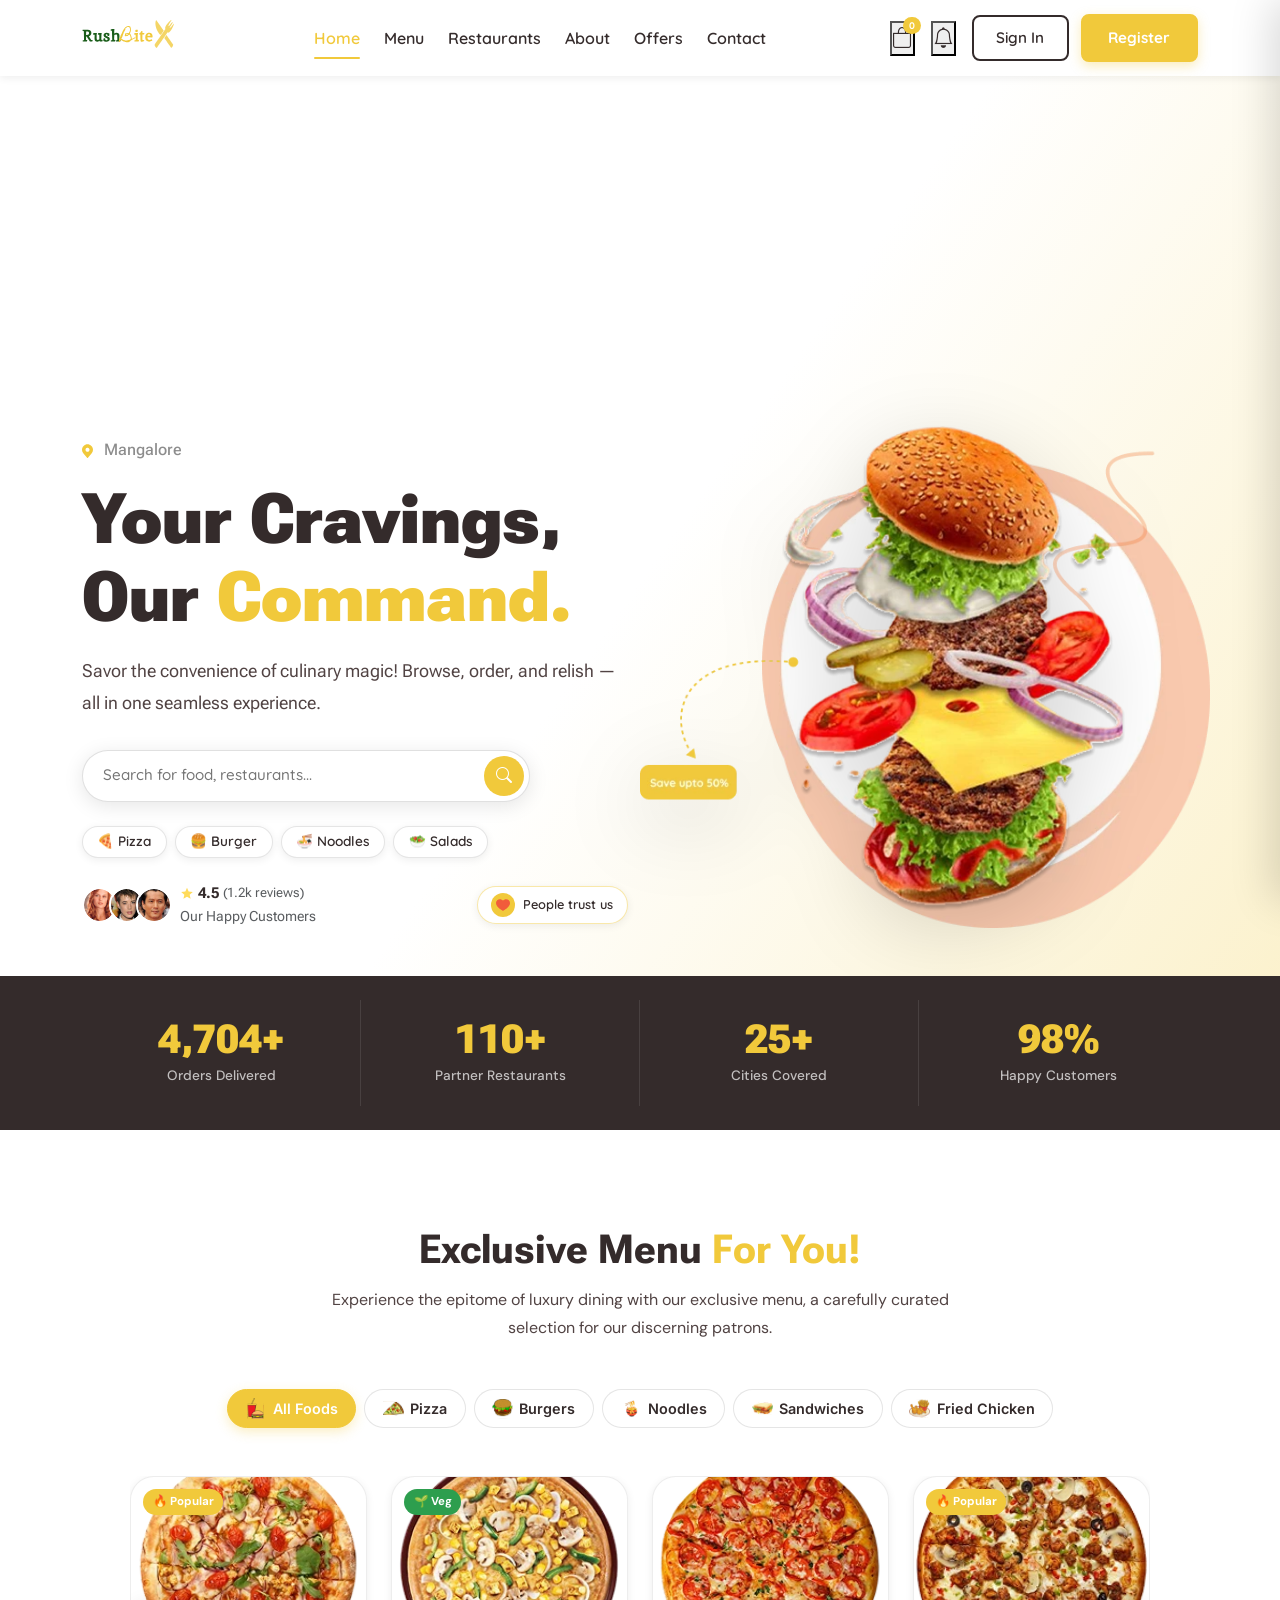
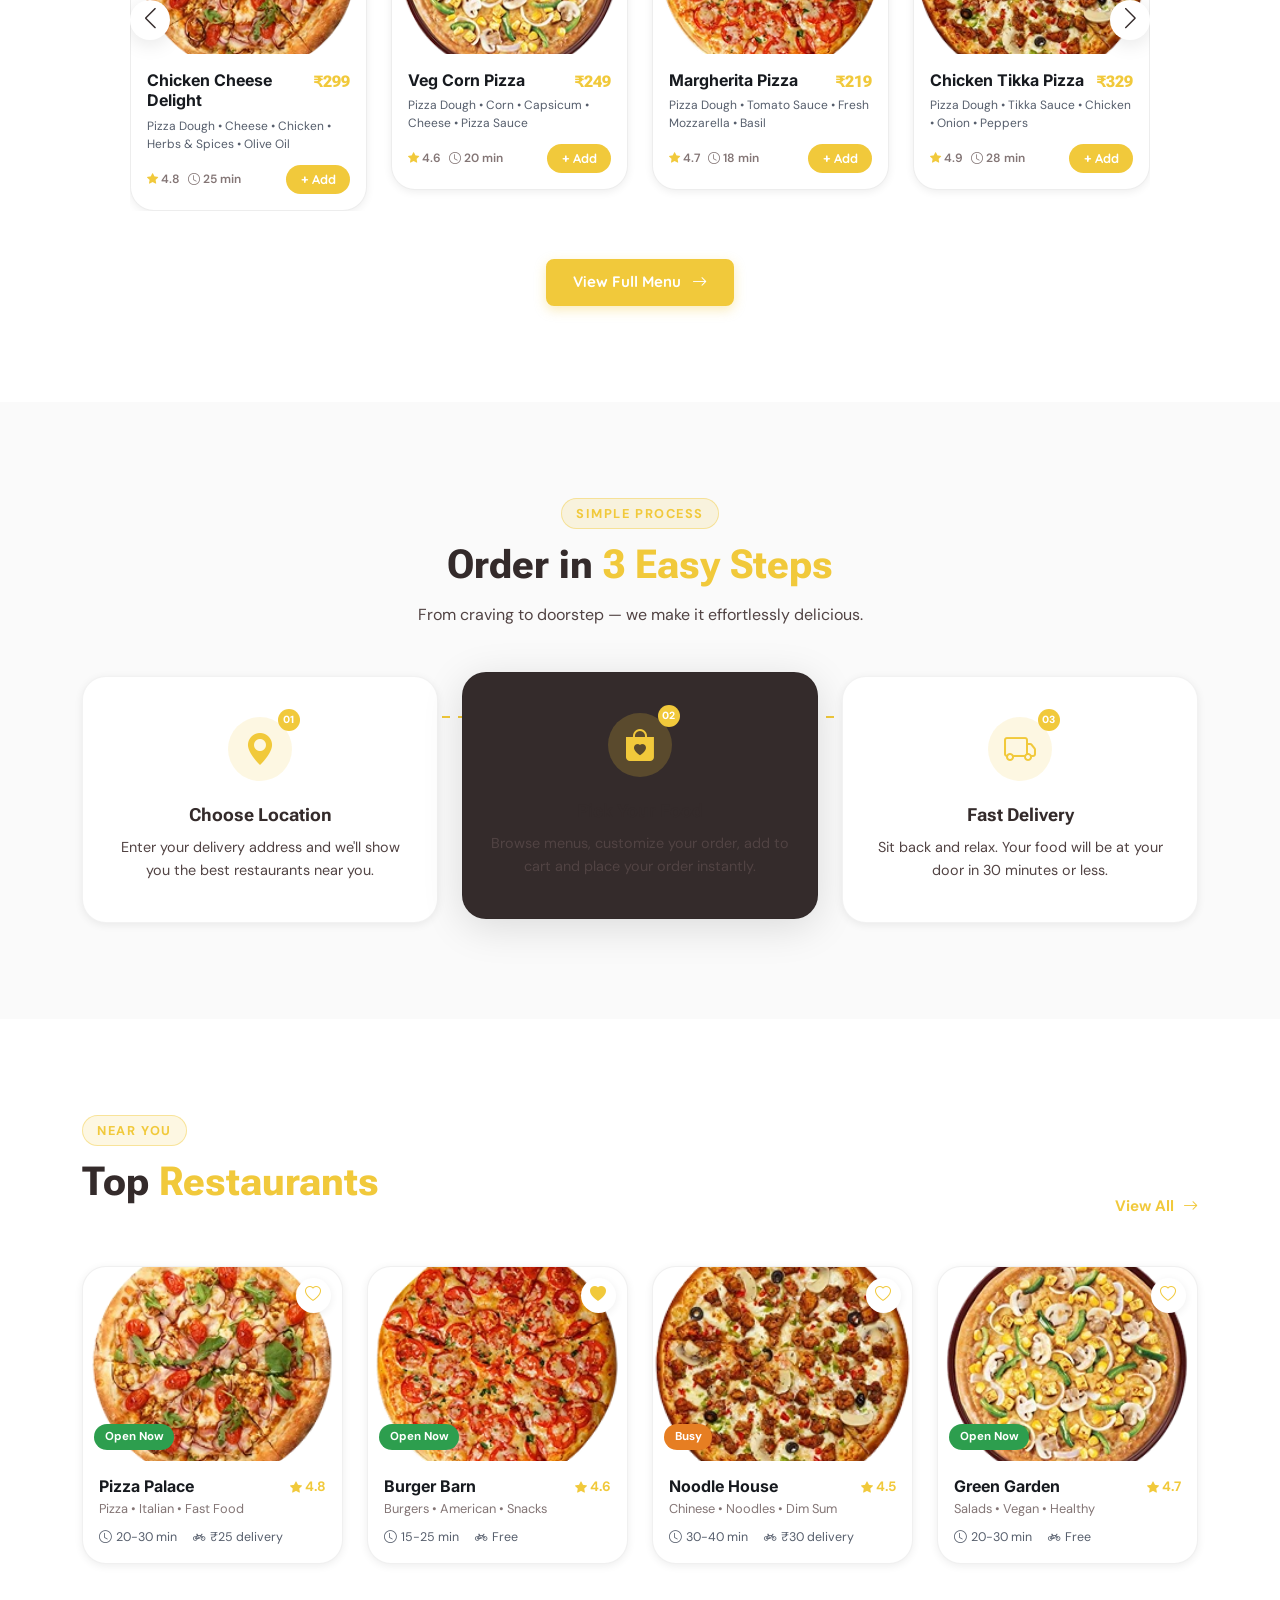
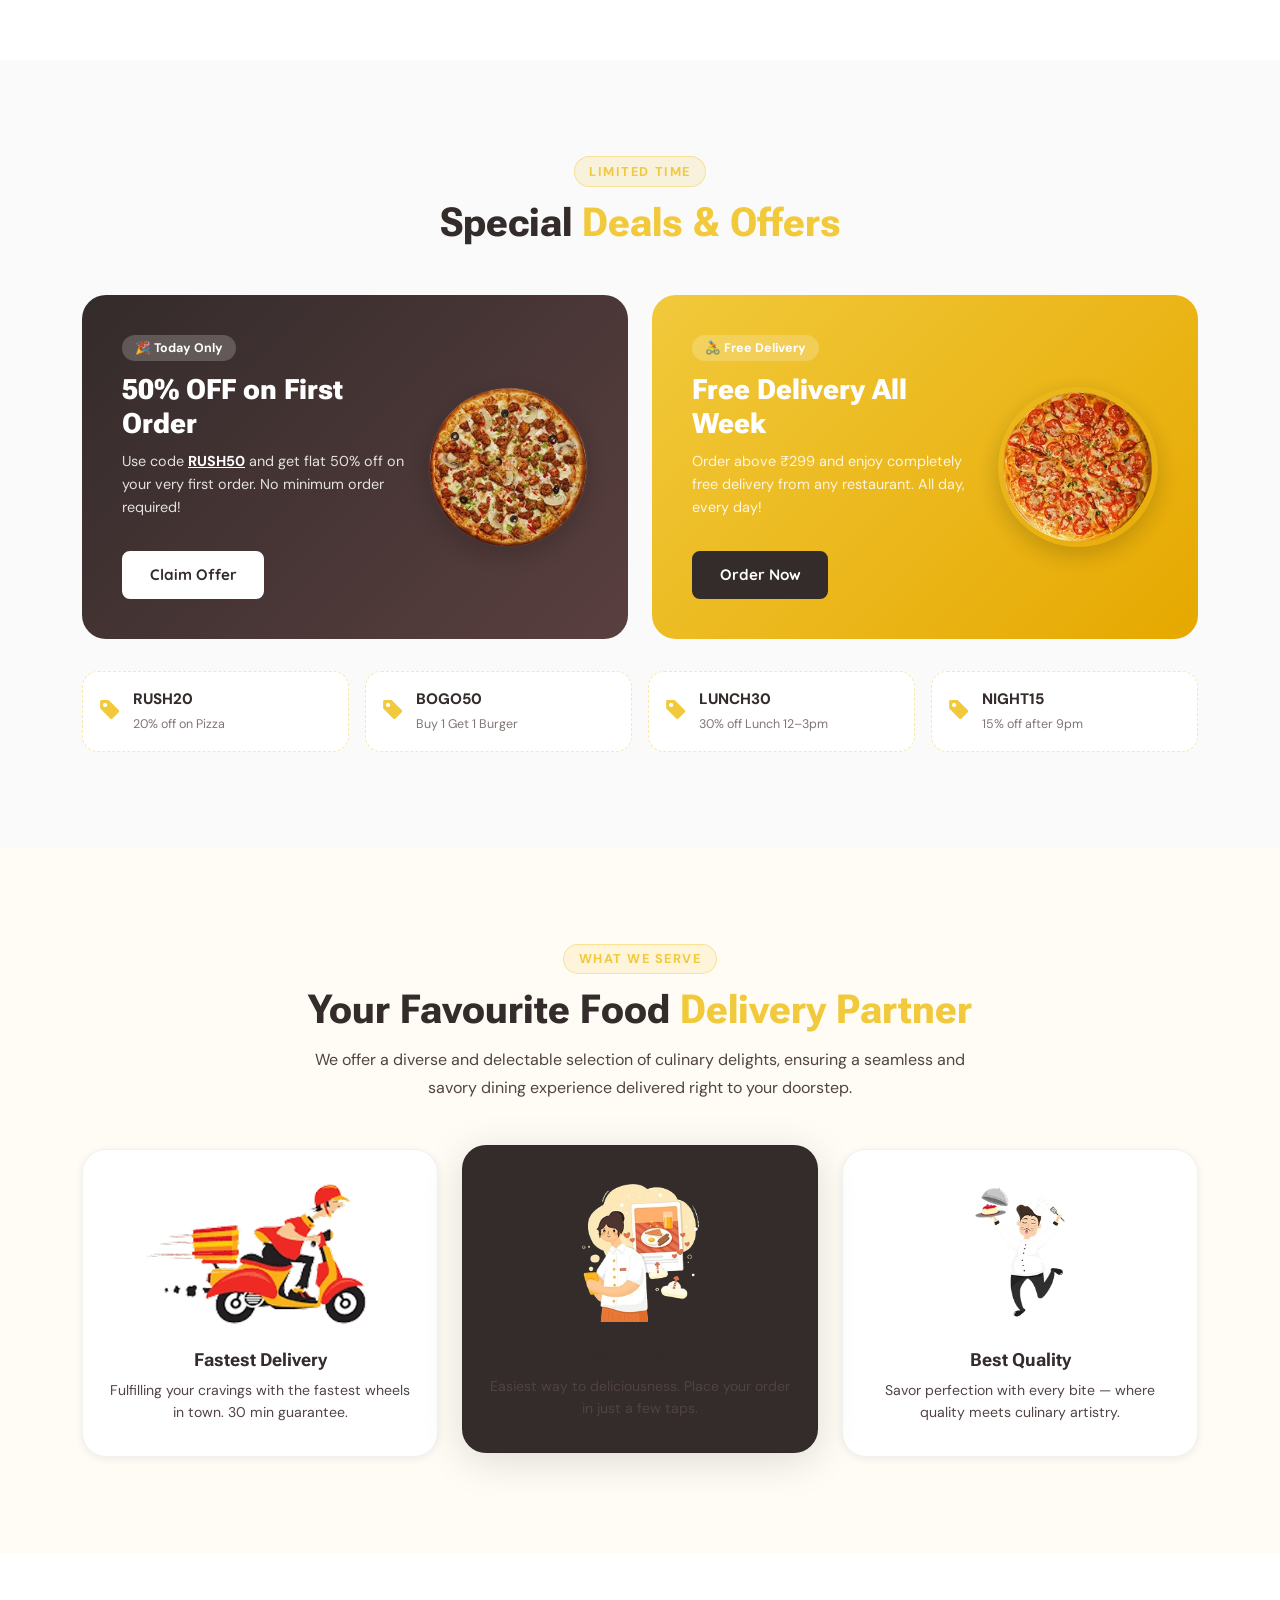
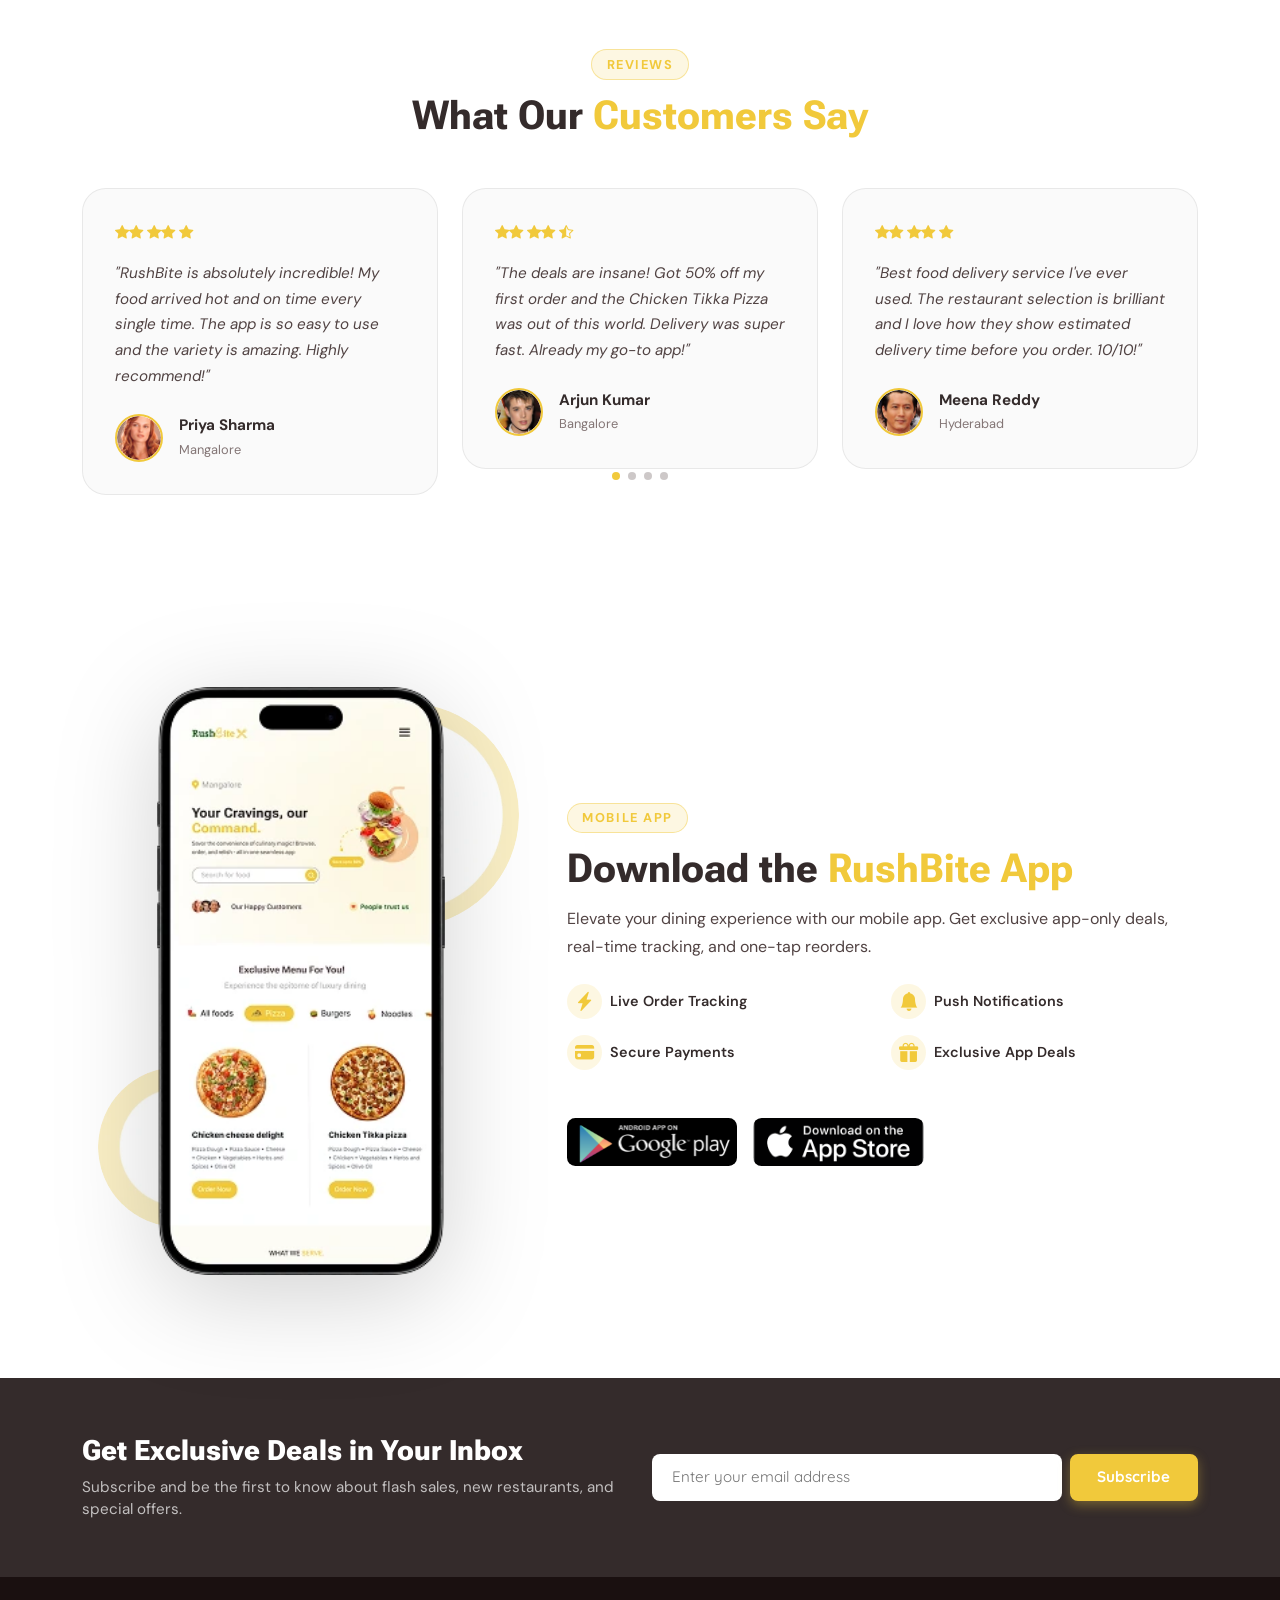
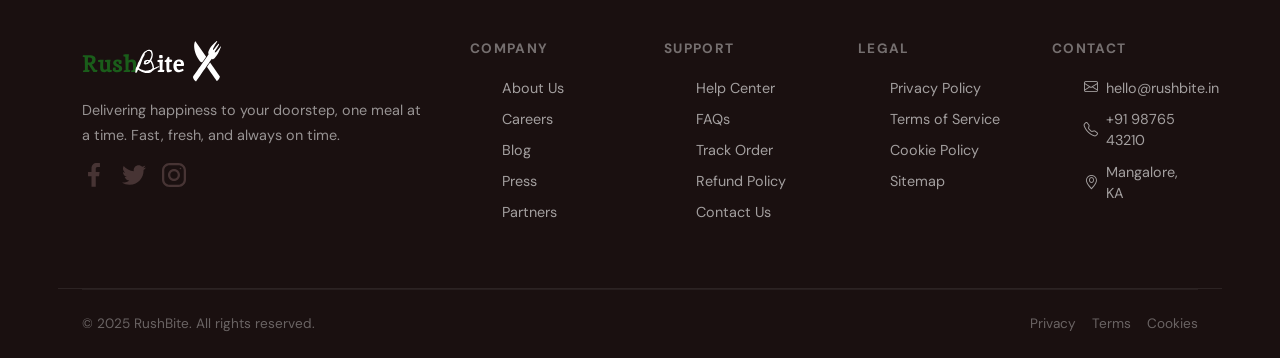
==== commit adf3c52e: "final done" ====
--- a/index.html
+++ b/index.html
@@ -123,7 +123,7 @@
 
                 <form class="hero-search quicksand" onsubmit="return false;">
                     <input type="search" placeholder="Search for food, restaurants...">
-                    <button type="submit"><i class="bi bi-search"></i></button>
+                    <button type="submit" onclick="showSearchNotAvailable(event)"><i class="bi bi-search"></i></button>
                 </form>
 
                 <div class="hero-pills d-flex flex-wrap gap-2 mb-4">
@@ -351,7 +351,7 @@
         </div>
 
         <div class="text-center mt-5">
-            <a href="#" class="rb-btn">View Full Menu <i class="bi bi-arrow-right ms-1"></i></a>
+            <a href="#" class="rb-btn" onclick="showComingSoon(event)">View Full Menu <i class="bi bi-arrow-right ms-1"></i></a>
         </div>
     </div>
 </section>
@@ -511,7 +511,7 @@
                         <span class="offer-tag">🎉 Today Only</span>
                         <h3>50% OFF on First Order</h3>
                         <p>Use code <strong>RUSH50</strong> and get flat 50% off on your very first order. No minimum order required!</p>
-                        <a href="#" class="rb-btn mt-3">Claim Offer</a>
+                        <a href="#" class="rb-btn mt-3" onclick="showComingSoon(event)">Claim Offer</a>
                     </div>
                     <img src="./assets/images/Chicken-Tikka.webp" loading="lazy" alt="offer" class="offer-img">
                 </div>
@@ -522,7 +522,7 @@
                         <span class="offer-tag">🚴 Free Delivery</span>
                         <h3>Free Delivery All Week</h3>
                         <p>Order above ₹299 and enjoy completely free delivery from any restaurant. All day, every day!</p>
-                        <a href="#" class="rb-btn rb-btn-dark mt-3">Order Now</a>
+                        <a href="#" class="rb-btn rb-btn-dark mt-3" onclick="showComingSoon(event)">Order Now</a>
                     </div>
                     <img src="./assets/images/Margerita.webp" loading="lazy" alt="offer" class="offer-img">
                 </div>
@@ -889,7 +889,7 @@
     <div class="popup-progress">
         <div class="popup-progress-bar"></div>
     </div>
-    <small>Payment gateway launching very soon</small>
+    <small>We are launching full app very soon</small>
     <button class="rb-btn w-100 mt-4" onclick="closePopup()">Got it, I'll wait!</button>
 </div>
 
@@ -1048,6 +1048,18 @@
         document.getElementById('comingSoonPopup').classList.remove('show');
         document.getElementById('comingSoonOverlay').classList.remove('show');
         document.body.style.overflow = '';
+    }
+
+    function showComingSoon(e) {
+        e.preventDefault();
+        document.getElementById('comingSoonPopup').classList.add('show');
+        document.getElementById('comingSoonOverlay').classList.add('show');
+        document.body.style.overflow = 'hidden';
+    }
+
+    function showSearchNotAvailable(e) {
+        e.preventDefault();
+        alert('Not Available');
     }
 
     // ============ TOAST ============
